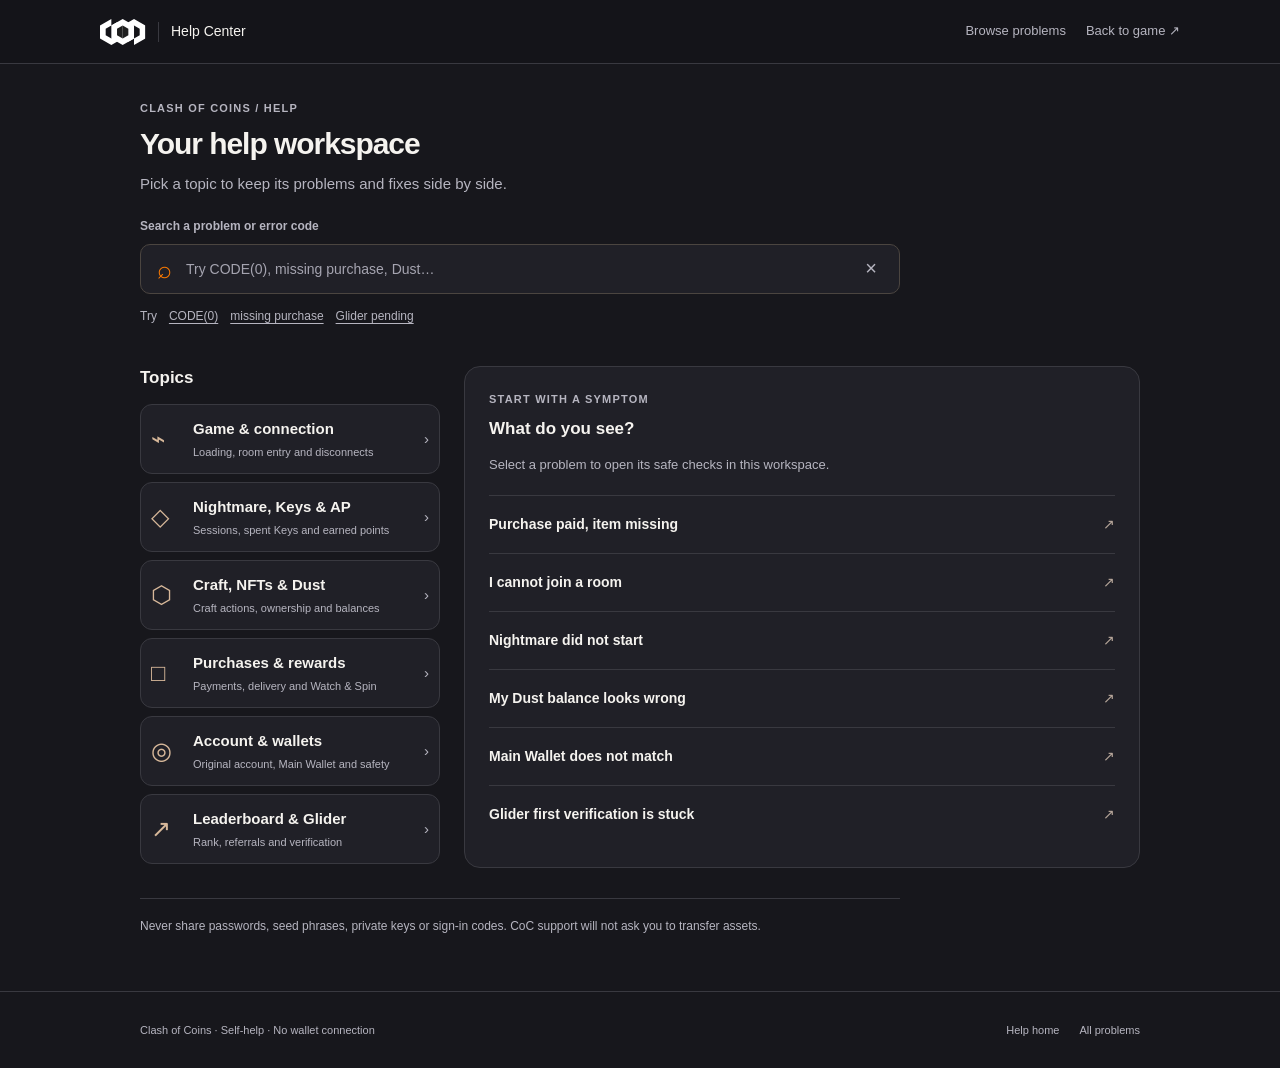
==== v2/index.html @ bbfdb7db "deploy: publish CoC help preview" ====
<!doctype html><html lang="en"><head><meta charset="utf-8"><meta name="viewport" content="width=device-width,initial-scale=1"><meta name="theme-color" content="#14141a"><meta name="description" content="Safe, step-by-step Clash of Coins self-help. No sign-in, wallet connection or ticket form."><title>Clash of Coins Help</title><link rel="stylesheet" href="styles.css"><script type="module" src="app.mjs"></script></head><body data-variant="2"><a class="skip-link" href="#app">Skip to help content</a><header class="site-header"><div class="header-inner"><a class="brand" href="#home" aria-label="Clash of Coins Help home"><img src="assets/coc-logo.svg" alt="" width="46" height="32"><span class="divider"></span><span>Help Center</span></a><nav aria-label="Primary navigation"><a href="#browse">Browse problems</a><a href="https://clashofcoins.com" target="_blank" rel="noopener noreferrer">Back to game ↗</a></nav></div></header><main id="app" tabindex="-1"></main><footer class="site-footer"><div class="footer-inner"><span>Clash of Coins · Self-help · No wallet connection</span><div class="footer-links"><a href="#home">Help home</a><a href="#browse">All problems</a></div></div></footer><noscript><div class="container"><h1>Guided help needs JavaScript</h1><p>Do not repeat a pending purchase, claim, dismantle or Key use. Reopen the game only outside an active match. Never share secret recovery data.</p></div></noscript></body></html>
---- v2/styles.css ----
@font-face{font-family:Archivo;src:local('Archivo');font-display:swap}*{box-sizing:border-box}html{color-scheme:dark;scroll-padding-top:80px}body{--bg:#14141a;--surface:#1e1e26;--row:#26262f;--line:#393940;--text:#f5f3ef;--muted:#b6b5c0;--accent:#ff7b00;--green:#58f2a5;margin:0;background:var(--bg);color:var(--text);font:15px/1.55 Archivo,'Helvetica Neue',sans-serif}a{color:inherit}button,input{font:inherit}button,a,input,summary{-webkit-tap-highlight-color:transparent}button,summary{cursor:pointer}button{color:inherit}button:focus-visible,a:focus-visible,summary:focus-visible,input:focus-visible,[tabindex]:focus-visible{outline:2px solid #ffad64;outline-offset:4px}button{min-height:44px}button:disabled{cursor:default}h1,h2,h3,p{margin:0;overflow-wrap:anywhere}h1{font-size:30px;line-height:1.2;letter-spacing:-.035em;font-weight:750}h2{font-size:17px;line-height:1.4}h3{font-size:14px}p{color:var(--muted)}small{font-size:12px;line-height:1.4}strong{font-weight:650}a{text-decoration:none}.sr-only{position:absolute;width:1px;height:1px;overflow:hidden;clip:rect(0,0,0,0);white-space:nowrap}.skip-link{position:fixed;top:-80px;background:#fff;color:#111;padding:14px;z-index:99}.skip-link:focus{top:8px}.site-header{height:64px;border-bottom:1px solid var(--line);background:#14141af5}.header-inner{width:min(1080px,calc(100% - 40px));height:100%;margin:auto;display:flex;align-items:center;justify-content:space-between;gap:14px}.brand{display:flex;align-items:center;gap:12px;min-height:44px;font-size:14px}.brand img{width:46px;height:32px}.brand .divider{width:1px;height:20px;background:var(--line)}.site-header nav{display:flex;gap:20px;align-items:center}.site-header nav a{display:inline-flex;align-items:center;min-height:44px;color:var(--muted);font-size:13px}.site-header nav a:hover{color:#fff}.container{width:min(1000px,calc(100% - 40px));margin:auto;padding:36px 0 56px;min-width:0}.intro{margin-bottom:22px}.eyebrow{display:block;font-size:11px;font-weight:650;letter-spacing:.11em;text-transform:uppercase;color:var(--muted);margin-bottom:9px}.intro p{margin-top:10px;max-width:660px}.search{position:relative;max-width:760px;margin-bottom:28px}.search>label{display:block;font-size:12px;font-weight:600;color:var(--muted);margin-bottom:8px}.search-field{display:flex;align-items:center;gap:12px;padding:0 6px 0 16px;min-height:50px;background:var(--surface);border:1px solid #4b4540;border-radius:10px}.search-field>span{font-size:25px;color:var(--accent)}.search-field input{width:100%;min-width:0;background:transparent;border:0;color:var(--text);outline:none;height:48px;font-size:14px}.search-field:focus-within{border-color:var(--accent)}.search-field input::placeholder{color:#a5a4b0}.search-field button{background:transparent;border:0;min-width:44px;font-size:20px;color:var(--muted)}.search-examples{display:flex;align-items:center;gap:12px;flex-wrap:wrap;font-size:12px;color:var(--muted)}.search-examples button{padding:0;background:none;border:0;color:var(--muted);text-decoration:underline;text-underline-offset:3px;font-size:12px}.search-examples button:hover{color:var(--accent)}#search-results{position:absolute;z-index:10;top:79px;left:0;right:0;max-height:380px;overflow:auto;border:1px solid #59535a;border-radius:12px;background:#24242d;box-shadow:0 16px 40px #0007;padding:6px}#search-results [role=option]{padding:12px;min-height:58px;cursor:pointer;border-radius:7px}#search-results [role=option]:hover,#search-results [aria-selected=true]{background:#38343a;box-shadow:inset 3px 0 var(--accent)}#search-results strong,#search-results small{display:block}#search-results small{color:var(--muted);margin-top:2px}.no-results{padding:15px}.no-results a{display:inline-flex;min-height:44px;align-items:center;text-decoration:underline}section+section{margin-top:28px}.section-head{display:flex;justify-content:space-between;align-items:center;gap:16px}.section-head a{font-size:12px;min-height:44px;display:flex;align-items:center;color:var(--muted)}section>h2{margin-bottom:14px}.common-grid{display:grid;grid-template-columns:1fr 1fr;gap:8px}.issue-row{display:flex;justify-content:space-between;align-items:center;gap:16px;min-height:58px;padding:14px 16px;border:1px solid var(--line);border-radius:10px;background:var(--surface);font-size:14px}.issue-row:hover{border-color:#66616a;background:#292832}.issue-row>span:first-child{min-width:0}.issue-row>span:last-child{color:#b6a69a}.issue-row small{display:block;color:var(--muted);margin-top:5px}.topics{display:grid;grid-template-columns:1fr 1fr;gap:8px;margin-top:16px}.topic{display:flex;gap:12px;align-items:center;min-height:78px;padding:12px 14px;background:var(--surface);border:1px solid var(--line);border-radius:12px}.topic:hover{border-color:#76604a}.topic>span:nth-child(2){flex:1;min-width:0}.topic strong,.topic small{display:block}.topic small{color:var(--muted);margin-top:4px}.topic-symbol{width:30px;font-size:24px;color:#d7b89a;flex-shrink:0}.topic>span:last-child{color:var(--muted)}.quiet-safety{margin-top:30px;padding-top:18px;border-top:1px solid var(--line);font-size:12px;max-width:760px}.back,.breadcrumb a{display:inline-flex;align-items:center;min-height:44px;color:var(--muted);font-size:12px}.category-list{display:grid;gap:8px;max-width:800px}.breadcrumb{display:flex;align-items:center;gap:12px;font-size:12px;color:var(--muted);margin-bottom:20px;flex-wrap:wrap}.article-layout{display:grid;grid-template-columns:minmax(0,720px) 216px;gap:48px;align-items:start}.article{min-width:0;grid-column:1;grid-row:1}.article-intro h1{font-size:28px;max-width:700px}.article-intro>p{margin-top:14px}.caution{display:flex;gap:12px;padding:12px 14px;background:#ff7b000b;border-left:2px solid #c87933;border-radius:0 8px 8px 0;margin-top:18px;font-size:13px}.caution>span{color:#ffaf69}.caution p{color:#e3c5a9}.source-note{font-size:12px;color:#c3bec7}.fix-stack{margin-top:24px}.current-step{padding:24px;border:1px solid #49434b;border-radius:16px;background:var(--surface)}.step-top{display:flex;align-items:center;gap:10px;margin-bottom:12px}.step-top .eyebrow{margin:0}.step-marker{background:#3b322a;color:#ffd2a7;display:grid;place-items:center;width:26px;height:26px;border-radius:7px;font-size:12px}.current-step h2{margin-bottom:10px;font-size:18px}.current-step>p{margin-top:10px}.expected{padding:12px 0 14px;border-bottom:1px solid var(--line);font-size:13px}.expected strong{display:block;color:#e9e4dd;margin-bottom:4px}.current-step h3{margin:18px 0 12px}.answers{display:grid;gap:8px}.answer{display:flex;align-items:center;justify-content:space-between;text-align:left;gap:12px;width:100%;min-height:48px;padding:11px 14px;border:1px solid #42414b;border-radius:9px;background:var(--row);font-size:14px}.answer:hover{background:#353039;border-color:#b9783c}.answer>span:last-child{color:var(--accent)}.skip{display:flex;flex-wrap:wrap;gap:8px 18px;margin-top:8px}.skip button,.restart{border:0;background:none;color:var(--muted);text-decoration:underline;text-underline-offset:3px;padding:0;font-size:12px}.completed{display:flex;align-items:center;gap:10px;border-bottom:1px solid var(--line);padding:8px 0;margin-bottom:10px;font-size:12px}.completed>span:first-child{color:var(--green)}.completed>span:nth-child(2){flex:1}.completed small{display:block;color:var(--muted);font-size:11px}.completed button{border:0;background:transparent;color:var(--muted);font-size:12px;min-width:48px}.related{margin-top:28px}.related h2{margin-bottom:3px}.related>p{font-size:12px;margin-bottom:12px}.related .issue-row{border:0;border-top:1px solid var(--line);border-radius:0;background:none;padding:12px 0;min-height:48px}.support{margin-top:28px;padding:20px;border:1px solid #625043;border-radius:14px;background:#201e22}.support h2{margin-bottom:10px}.support .intake{font-size:12px;margin:12px 0 18px}.support .small{margin-top:12px}.small{font-size:12px;color:var(--muted)}.button{display:inline-flex;align-items:center;justify-content:center;min-height:44px;border:1px solid #55515a;background:transparent;border-radius:8px;padding:10px 14px;font-size:13px;cursor:pointer}.button.primary{background:var(--accent);color:#17110b;border-color:var(--accent);font-weight:700}.outcome{padding:22px;border:1px solid #467760;border-radius:14px;background:#58f2a50a}.outcome.wait{border-color:#83654b;background:#ff7b0008}.outcome h2{margin-bottom:10px}.outcome .button{margin-top:16px;margin-right:6px}.feedback{display:flex;align-items:center;flex-wrap:wrap;gap:10px;font-size:12px;margin-top:18px;border-top:1px solid var(--line);padding-top:8px}.feedback button{border:0;background:none;text-decoration:underline;min-width:44px}.feedback-status{width:100%;color:var(--muted)}.governance{border-top:1px solid var(--line);margin-top:28px;font-size:12px;color:var(--muted)}.governance summary{min-height:44px;display:flex;align-items:center;cursor:pointer}.governance summary:before{content:'+';margin-right:10px}.governance[open] summary:before{content:'−'}.governance dl{display:grid;grid-template-columns:130px 1fr;gap:8px;margin:14px 0}.governance dd{margin:0}.restart{margin-top:8px}.reading-rail{grid-column:2;grid-row:1;padding-top:4px;position:sticky;top:24px}.reading-rail p{font-size:14px;color:#ded5ca}.rail-rule{height:1px;background:var(--line);margin:20px 0}.site-footer{border-top:1px solid var(--line)}.footer-inner{width:min(1000px,calc(100% - 40px));margin:auto;padding:16px 0;display:flex;gap:12px;align-items:center;justify-content:space-between;font-size:11px;color:var(--muted)}.footer-inner a{display:inline-flex;align-items:center;min-height:44px}.footer-links{display:flex;gap:20px}.workspace{display:grid;grid-template-columns:300px 1fr;gap:24px}.topic-rail{display:grid;gap:8px;align-content:start}.topic-rail h2{margin-bottom:6px}.topic-rail .topic{padding:10px;min-height:70px}.topic-rail .topic small{font-size:11px}.workspace-start{background:var(--surface);border:1px solid var(--line);border-radius:16px;padding:24px;margin:0}.workspace-start>p{font-size:13px;margin:10px 0 20px}.workspace-start .issue-row{background:transparent;border:0;border-top:1px solid var(--line);border-radius:0;padding-inline:0}.workspace-nav{grid-column:1;grid-row:1;border-right:1px solid var(--line);padding-right:24px;min-width:0}.workspace-nav h2{margin:14px 0;font-size:14px}.workspace-nav>a:not(.back){display:flex;align-items:center;min-height:48px;padding:10px;font-size:12px;border-radius:8px;color:var(--muted)}.workspace-nav>a[aria-current]{color:#ffd6b0!important;background:#ff7b0012;border-left:2px solid var(--accent)}body[data-variant='2'] .article-layout{grid-template-columns:250px minmax(0,1fr);gap:30px}body[data-variant='2'] .article{grid-column:2}body[data-variant='2'] .article-container{width:min(1080px,calc(100% - 40px))}body[data-variant='2']{--bg:#17171c;--surface:#202027}.triage-home{max-width:760px;margin:auto}.triage-panel{background:var(--surface);border:1px solid var(--line);border-radius:18px;padding:24px}.triage-choices{display:grid;grid-template-columns:1fr 1fr;gap:10px}.triage-choice{padding:16px;min-height:102px;display:flex;align-items:center;justify-content:space-between;gap:10px;background:var(--row);border:1px solid var(--line);border-radius:12px;font-size:14px}.triage-choice small{display:block;color:var(--muted);margin-top:8px}.triage-choice>span:last-child{color:var(--accent)}.triage-choice:hover{border-color:#a3774f}.search-alternative{margin-top:28px}.search-alternative h2{font-size:14px;margin-bottom:12px}.focus-progress{font-size:12px;display:flex;gap:12px;align-items:center;margin-bottom:24px;color:#d4c2ae;flex-wrap:wrap}.focus-progress span{color:#8c837c}body[data-variant='3'] .article-layout{display:block;max-width:660px;margin:auto}body[data-variant='3'] .article-container{max-width:760px}body[data-variant='3'] .current-step{border-top:3px solid var(--accent);padding:28px}body[data-variant='3'] .article-intro h1{font-size:26px}body[data-variant='3']{--bg:#141316;--surface:#211f24}.journeys{display:grid;grid-template-columns:repeat(3,1fr);gap:14px}.journey{margin:0!important;border:1px solid var(--line);border-radius:14px;padding:16px;background:var(--surface);min-width:0}.journey-head{display:flex;gap:10px;align-items:center;margin-bottom:16px}.journey-head h2{font-size:15px}.journey-number{font-size:11px;color:#efb984;border:1px solid #806043;border-radius:6px;padding:4px}.journey .issue-row{background:none;border:0;border-top:1px solid var(--line);border-radius:0;padding:12px 0;font-size:12px;min-height:62px}.all-in-stage{display:flex;min-height:44px;align-items:center;color:#d0b18d;font-size:11px;margin-top:8px}.action-track{display:flex;gap:16px;list-style:none;padding:0;margin:24px 0}.action-track li{flex:1;min-width:0;font-size:11px;color:var(--muted);border-top:2px solid var(--line);padding-top:10px}.action-track span{display:block;margin-bottom:5px}.action-track .active{border-color:var(--accent);color:#f5ca9e}body[data-variant='4'] .article-layout{display:block;max-width:760px}body[data-variant='4'] .current-step{border-radius:6px}body[data-variant='4'] .article-intro{padding-bottom:16px;border-bottom:1px solid var(--line)}body[data-variant='4']{--bg:#151414;--surface:#211e1d;--row:#2a2725;--line:#423b36}.guidebook{max-width:820px;border-top:1px solid var(--line)}.topic-book{border-bottom:1px solid var(--line)}.topic-book>summary{display:flex;justify-content:space-between;gap:20px;align-items:center;min-height:88px;padding:18px 8px;list-style:none}.topic-book>summary:after{content:'+';font-size:22px;color:#e0b58d}.topic-book[open]>summary:after{content:'−'}.topic-book summary>span:first-child{flex:1}.topic-book summary strong,.topic-book summary small{display:block}.topic-book summary small{margin-top:5px;color:var(--muted)}.count{font-size:12px;color:var(--muted)}.book-index{padding:0 0 20px 24px;display:grid;gap:8px}.book-index .issue-row{border:0;border-left:1px solid #73604f;border-radius:0;background:var(--surface)}.book-switch{border-bottom:1px solid var(--line);margin-bottom:24px;color:var(--muted);font-size:12px}.book-switch summary{min-height:48px;padding:10px 0}.book-switch .issue-row{margin-bottom:8px}.book-article{min-width:0}body[data-variant='5'] .article-layout{display:block;max-width:760px}body[data-variant='5'] .current-step{border:0;border-left:2px solid var(--accent);border-radius:0;background:transparent;padding:4px 0 4px 24px}body[data-variant='5'] .answer{background:var(--surface);border-radius:4px}body[data-variant='5'] .article-intro h1{font-size:28px}
@media(max-width:800px){.article-layout{display:block}.reading-rail{display:none}.workspace{grid-template-columns:1fr}.topic-rail{grid-template-columns:1fr 1fr}.topic-rail h2{grid-column:1/-1}.workspace-start{padding:20px}.workspace-nav{display:none}body[data-variant='2'] .article-layout{display:block}.journeys{grid-template-columns:1fr 1fr}.article-container{max-width:720px}.footer-inner{align-items:flex-start;flex-direction:column;gap:0}}
@media(max-width:540px){body{font-size:14px}.site-header{height:56px}.header-inner,.container,.footer-inner,body[data-variant='2'] .article-container{width:calc(100% - 32px)}.brand{gap:9px}.brand img{width:35px;height:26px}.brand .divider{display:none}.brand span:last-child{font-size:12px}.site-header nav a{font-size:12px}.site-header nav a:first-child{display:none}.container{padding-top:24px;padding-bottom:40px}h1{font-size:26px}.intro p{font-size:14px;margin-top:9px}.intro{margin-bottom:18px}.search{margin-bottom:22px}.search-field{padding-left:12px}.search-field input{font-size:12px}.search-examples{gap:4px 12px}.common-grid,.topics,.triage-choices,.journeys,.topic-rail{grid-template-columns:1fr}.common-grid .issue-row{min-height:56px}.topics{gap:8px}.topic{min-height:72px}.topic small{font-size:11px}.article-intro h1,body[data-variant='3'] .article-intro h1,body[data-variant='5'] .article-intro h1{font-size:24px}.article-intro>p{margin-top:12px}.breadcrumb{margin-bottom:14px;gap:8px;font-size:11px}.caution{padding:10px 12px;font-size:12px;margin-top:14px}.current-step,body[data-variant='3'] .current-step{padding:17px;border-radius:12px}.current-step h2{font-size:17px}.answer{padding:11px 12px;font-size:13px;min-height:48px}.expected{font-size:12px}.step-top .eyebrow{font-size:10px}.completed{font-size:11px}.completed small{font-size:10px}.related{margin-top:24px}.related .issue-row{font-size:13px}.support,.outcome{padding:17px}.support .button{width:100%}.outcome .button{width:100%;margin-right:0}.governance dl{grid-template-columns:1fr;gap:4px}.governance dd{margin-bottom:8px}.quiet-safety{font-size:11px}.triage-panel{padding:16px}.triage-choice{min-height:76px;padding:13px}.triage-choice small{margin-top:4px;font-size:11px}.triage-home .intro{margin-bottom:18px}.journey{padding:14px}.journey .issue-row{min-height:48px}.journey-head{margin-bottom:10px}.action-track{gap:8px}.action-track li{font-size:10px}.book-index{padding-left:12px}.topic-book>summary{padding:15px 0;gap:12px}.topic-book summary small{font-size:11px}.book-switch summary{min-height:48px}.focus-progress{font-size:10px;gap:8px}body[data-variant='5'] .current-step{padding:0 0 0 14px}.footer-links{gap:20px}.footer-inner{font-size:11px}}
@media(max-width:359px){.header-inner,.container,.footer-inner,body[data-variant='2'] .article-container{width:calc(100% - 24px)}.article-intro h1,body[data-variant='3'] .article-intro h1,body[data-variant='5'] .article-intro h1{font-size:22px}.search-examples{gap:0 10px}.search-examples button{font-size:11px}.current-step,body[data-variant='3'] .current-step{padding:14px}.topic{padding:12px}.brand{gap:6px}}
@font-face{font-family:CoCArchivo;src:url('assets/archivo-regular.ttf') format('truetype');font-style:normal;font-weight:400;font-display:swap}
@font-face{font-family:CoCArchivo;src:url('assets/archivo-bold.ttf') format('truetype');font-style:normal;font-weight:500 800;font-display:swap}
body{font-family:CoCArchivo,'Helvetica Neue',sans-serif}
@media(prefers-reduced-motion:no-preference){.current-step{animation:reveal .18s ease-out}@keyframes reveal{from{opacity:.5;transform:translateY(4px)}to{opacity:1;transform:none}}}
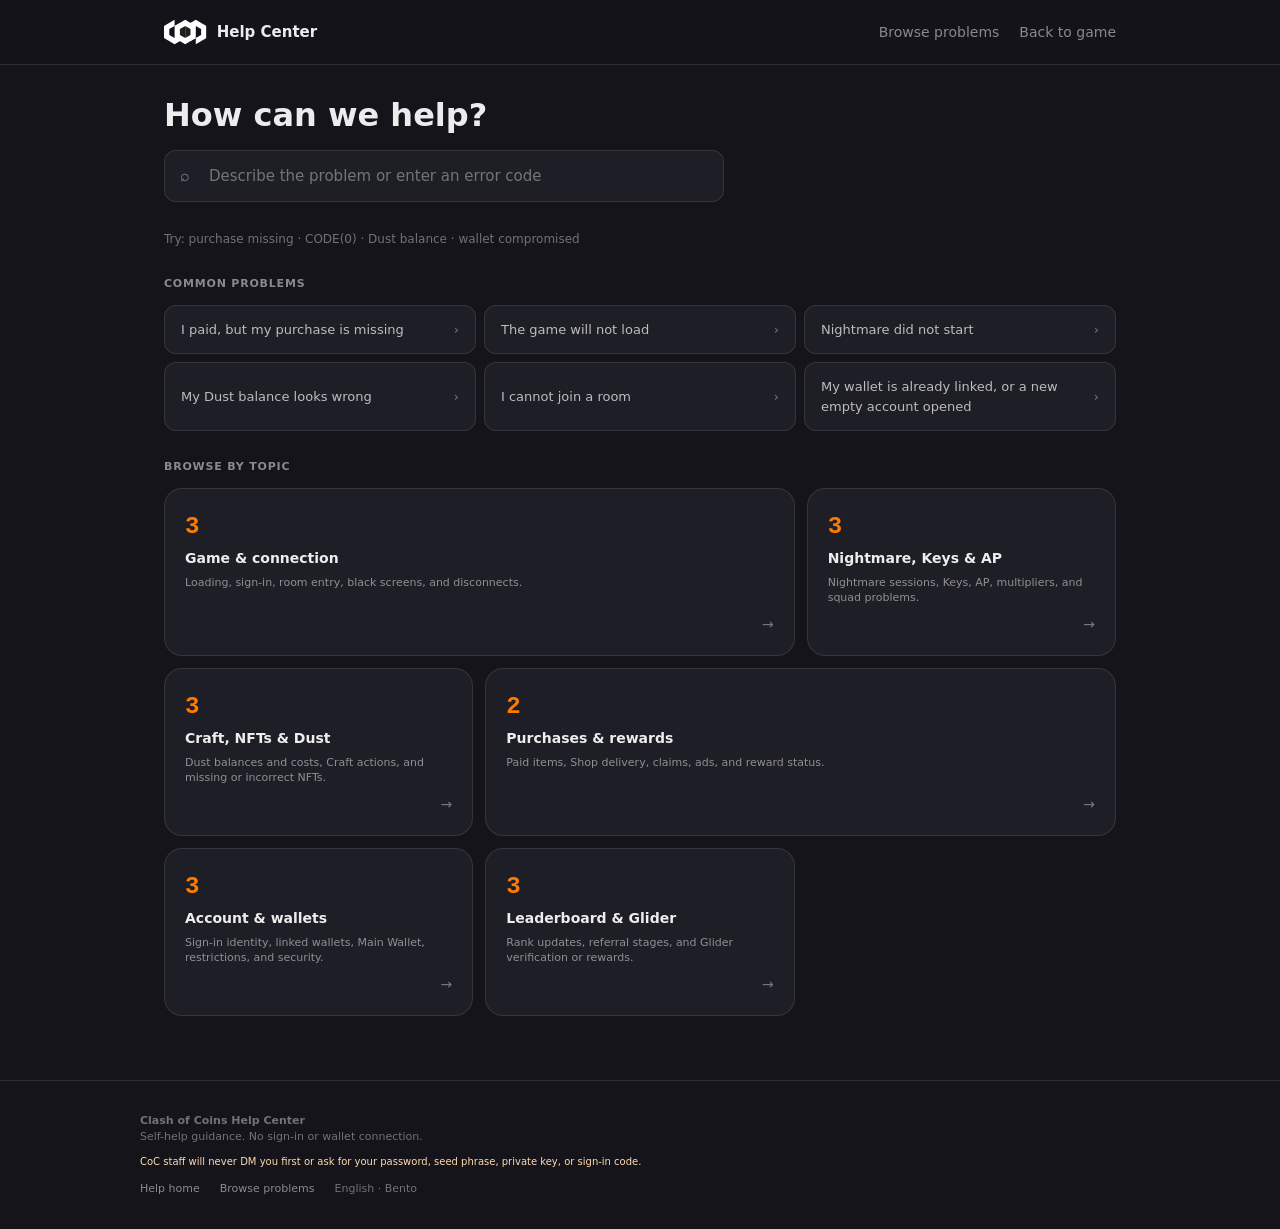
==== commit c6950abd: "feat: publish five troubleshooting page variants" ====
--- a/v2/index.html
+++ b/v2/index.html
@@ -1 +1,37 @@
-<!doctype html><html lang="en"><head><meta charset="utf-8"><meta name="viewport" content="width=device-width,initial-scale=1"><meta name="theme-color" content="#14141a"><meta name="description" content="Safe, step-by-step Clash of Coins self-help. No sign-in, wallet connection or ticket form."><title>Clash of Coins Help</title><link rel="stylesheet" href="styles.css"><script type="module" src="app.mjs"></script></head><body data-variant="2"><a class="skip-link" href="#app">Skip to help content</a><header class="site-header"><div class="header-inner"><a class="brand" href="#home" aria-label="Clash of Coins Help home"><img src="assets/coc-logo.svg" alt="" width="46" height="32"><span class="divider"></span><span>Help Center</span></a><nav aria-label="Primary navigation"><a href="#browse">Browse problems</a><a href="https://clashofcoins.com" target="_blank" rel="noopener noreferrer">Back to game ↗</a></nav></div></header><main id="app" tabindex="-1"></main><footer class="site-footer"><div class="footer-inner"><span>Clash of Coins · Self-help · No wallet connection</span><div class="footer-links"><a href="#home">Help home</a><a href="#browse">All problems</a></div></div></footer><noscript><div class="container"><h1>Guided help needs JavaScript</h1><p>Do not repeat a pending purchase, claim, dismantle or Key use. Reopen the game only outside an active match. Never share secret recovery data.</p></div></noscript></body></html>+<!doctype html>
+<html lang="en">
+<head>
+<meta charset="UTF-8">
+<meta name="viewport" content="width=device-width,initial-scale=1">
+<meta name="theme-color" content="#14141a">
+<meta name="description" content="Safe, step-by-step troubleshooting for Clash of Coins.">
+<meta name="variant" content="v2-bento">
+<title>Clash of Coins Help Center</title>
+<link rel="stylesheet" href="styles.css">
+</head>
+<body data-variant="v2-bento">
+<a class="skip-link" href="#app">Skip to help content</a>
+<header class="site-header" role="banner">
+<div class="header-inner">
+<a class="brand" href="#home" aria-label="Clash of Coins Help Center home">
+<img src="assets/coc-logo.svg" alt="" width="46" height="30">
+<span>Help Center</span>
+</a>
+<nav aria-label="Primary navigation">
+<a href="#problems">Browse problems</a>
+<a class="back-game" href="https://clashofcoins.com" target="_blank" rel="noopener noreferrer">Back to game</a>
+</nav>
+</div>
+</header>
+<main id="app" tabindex="-1" role="main"></main>
+<footer role="contentinfo">
+<div class="footer-inner">
+<p><strong>Clash of Coins Help Center</strong><br><span>Self-help guidance. No sign-in or wallet connection.</span></p>
+<p class="footer-safety">CoC staff will never DM you first or ask for your password, seed phrase, private key, or sign-in code.</p>
+<div class="footer-links"><a href="#home">Help home</a><a href="#problems">Browse problems</a><span>English · Bento</span></div>
+</div>
+</footer>
+<script src="core.js"></script>
+<script src="app.js"></script>
+</body>
+</html>
--- a/v2/styles.css
+++ b/v2/styles.css
@@ -1,8 +1,138 @@
-@font-face{font-family:Archivo;src:local('Archivo');font-display:swap}*{box-sizing:border-box}html{color-scheme:dark;scroll-padding-top:80px}body{--bg:#14141a;--surface:#1e1e26;--row:#26262f;--line:#393940;--text:#f5f3ef;--muted:#b6b5c0;--accent:#ff7b00;--green:#58f2a5;margin:0;background:var(--bg);color:var(--text);font:15px/1.55 Archivo,'Helvetica Neue',sans-serif}a{color:inherit}button,input{font:inherit}button,a,input,summary{-webkit-tap-highlight-color:transparent}button,summary{cursor:pointer}button{color:inherit}button:focus-visible,a:focus-visible,summary:focus-visible,input:focus-visible,[tabindex]:focus-visible{outline:2px solid #ffad64;outline-offset:4px}button{min-height:44px}button:disabled{cursor:default}h1,h2,h3,p{margin:0;overflow-wrap:anywhere}h1{font-size:30px;line-height:1.2;letter-spacing:-.035em;font-weight:750}h2{font-size:17px;line-height:1.4}h3{font-size:14px}p{color:var(--muted)}small{font-size:12px;line-height:1.4}strong{font-weight:650}a{text-decoration:none}.sr-only{position:absolute;width:1px;height:1px;overflow:hidden;clip:rect(0,0,0,0);white-space:nowrap}.skip-link{position:fixed;top:-80px;background:#fff;color:#111;padding:14px;z-index:99}.skip-link:focus{top:8px}.site-header{height:64px;border-bottom:1px solid var(--line);background:#14141af5}.header-inner{width:min(1080px,calc(100% - 40px));height:100%;margin:auto;display:flex;align-items:center;justify-content:space-between;gap:14px}.brand{display:flex;align-items:center;gap:12px;min-height:44px;font-size:14px}.brand img{width:46px;height:32px}.brand .divider{width:1px;height:20px;background:var(--line)}.site-header nav{display:flex;gap:20px;align-items:center}.site-header nav a{display:inline-flex;align-items:center;min-height:44px;color:var(--muted);font-size:13px}.site-header nav a:hover{color:#fff}.container{width:min(1000px,calc(100% - 40px));margin:auto;padding:36px 0 56px;min-width:0}.intro{margin-bottom:22px}.eyebrow{display:block;font-size:11px;font-weight:650;letter-spacing:.11em;text-transform:uppercase;color:var(--muted);margin-bottom:9px}.intro p{margin-top:10px;max-width:660px}.search{position:relative;max-width:760px;margin-bottom:28px}.search>label{display:block;font-size:12px;font-weight:600;color:var(--muted);margin-bottom:8px}.search-field{display:flex;align-items:center;gap:12px;padding:0 6px 0 16px;min-height:50px;background:var(--surface);border:1px solid #4b4540;border-radius:10px}.search-field>span{font-size:25px;color:var(--accent)}.search-field input{width:100%;min-width:0;background:transparent;border:0;color:var(--text);outline:none;height:48px;font-size:14px}.search-field:focus-within{border-color:var(--accent)}.search-field input::placeholder{color:#a5a4b0}.search-field button{background:transparent;border:0;min-width:44px;font-size:20px;color:var(--muted)}.search-examples{display:flex;align-items:center;gap:12px;flex-wrap:wrap;font-size:12px;color:var(--muted)}.search-examples button{padding:0;background:none;border:0;color:var(--muted);text-decoration:underline;text-underline-offset:3px;font-size:12px}.search-examples button:hover{color:var(--accent)}#search-results{position:absolute;z-index:10;top:79px;left:0;right:0;max-height:380px;overflow:auto;border:1px solid #59535a;border-radius:12px;background:#24242d;box-shadow:0 16px 40px #0007;padding:6px}#search-results [role=option]{padding:12px;min-height:58px;cursor:pointer;border-radius:7px}#search-results [role=option]:hover,#search-results [aria-selected=true]{background:#38343a;box-shadow:inset 3px 0 var(--accent)}#search-results strong,#search-results small{display:block}#search-results small{color:var(--muted);margin-top:2px}.no-results{padding:15px}.no-results a{display:inline-flex;min-height:44px;align-items:center;text-decoration:underline}section+section{margin-top:28px}.section-head{display:flex;justify-content:space-between;align-items:center;gap:16px}.section-head a{font-size:12px;min-height:44px;display:flex;align-items:center;color:var(--muted)}section>h2{margin-bottom:14px}.common-grid{display:grid;grid-template-columns:1fr 1fr;gap:8px}.issue-row{display:flex;justify-content:space-between;align-items:center;gap:16px;min-height:58px;padding:14px 16px;border:1px solid var(--line);border-radius:10px;background:var(--surface);font-size:14px}.issue-row:hover{border-color:#66616a;background:#292832}.issue-row>span:first-child{min-width:0}.issue-row>span:last-child{color:#b6a69a}.issue-row small{display:block;color:var(--muted);margin-top:5px}.topics{display:grid;grid-template-columns:1fr 1fr;gap:8px;margin-top:16px}.topic{display:flex;gap:12px;align-items:center;min-height:78px;padding:12px 14px;background:var(--surface);border:1px solid var(--line);border-radius:12px}.topic:hover{border-color:#76604a}.topic>span:nth-child(2){flex:1;min-width:0}.topic strong,.topic small{display:block}.topic small{color:var(--muted);margin-top:4px}.topic-symbol{width:30px;font-size:24px;color:#d7b89a;flex-shrink:0}.topic>span:last-child{color:var(--muted)}.quiet-safety{margin-top:30px;padding-top:18px;border-top:1px solid var(--line);font-size:12px;max-width:760px}.back,.breadcrumb a{display:inline-flex;align-items:center;min-height:44px;color:var(--muted);font-size:12px}.category-list{display:grid;gap:8px;max-width:800px}.breadcrumb{display:flex;align-items:center;gap:12px;font-size:12px;color:var(--muted);margin-bottom:20px;flex-wrap:wrap}.article-layout{display:grid;grid-template-columns:minmax(0,720px) 216px;gap:48px;align-items:start}.article{min-width:0;grid-column:1;grid-row:1}.article-intro h1{font-size:28px;max-width:700px}.article-intro>p{margin-top:14px}.caution{display:flex;gap:12px;padding:12px 14px;background:#ff7b000b;border-left:2px solid #c87933;border-radius:0 8px 8px 0;margin-top:18px;font-size:13px}.caution>span{color:#ffaf69}.caution p{color:#e3c5a9}.source-note{font-size:12px;color:#c3bec7}.fix-stack{margin-top:24px}.current-step{padding:24px;border:1px solid #49434b;border-radius:16px;background:var(--surface)}.step-top{display:flex;align-items:center;gap:10px;margin-bottom:12px}.step-top .eyebrow{margin:0}.step-marker{background:#3b322a;color:#ffd2a7;display:grid;place-items:center;width:26px;height:26px;border-radius:7px;font-size:12px}.current-step h2{margin-bottom:10px;font-size:18px}.current-step>p{margin-top:10px}.expected{padding:12px 0 14px;border-bottom:1px solid var(--line);font-size:13px}.expected strong{display:block;color:#e9e4dd;margin-bottom:4px}.current-step h3{margin:18px 0 12px}.answers{display:grid;gap:8px}.answer{display:flex;align-items:center;justify-content:space-between;text-align:left;gap:12px;width:100%;min-height:48px;padding:11px 14px;border:1px solid #42414b;border-radius:9px;background:var(--row);font-size:14px}.answer:hover{background:#353039;border-color:#b9783c}.answer>span:last-child{color:var(--accent)}.skip{display:flex;flex-wrap:wrap;gap:8px 18px;margin-top:8px}.skip button,.restart{border:0;background:none;color:var(--muted);text-decoration:underline;text-underline-offset:3px;padding:0;font-size:12px}.completed{display:flex;align-items:center;gap:10px;border-bottom:1px solid var(--line);padding:8px 0;margin-bottom:10px;font-size:12px}.completed>span:first-child{color:var(--green)}.completed>span:nth-child(2){flex:1}.completed small{display:block;color:var(--muted);font-size:11px}.completed button{border:0;background:transparent;color:var(--muted);font-size:12px;min-width:48px}.related{margin-top:28px}.related h2{margin-bottom:3px}.related>p{font-size:12px;margin-bottom:12px}.related .issue-row{border:0;border-top:1px solid var(--line);border-radius:0;background:none;padding:12px 0;min-height:48px}.support{margin-top:28px;padding:20px;border:1px solid #625043;border-radius:14px;background:#201e22}.support h2{margin-bottom:10px}.support .intake{font-size:12px;margin:12px 0 18px}.support .small{margin-top:12px}.small{font-size:12px;color:var(--muted)}.button{display:inline-flex;align-items:center;justify-content:center;min-height:44px;border:1px solid #55515a;background:transparent;border-radius:8px;padding:10px 14px;font-size:13px;cursor:pointer}.button.primary{background:var(--accent);color:#17110b;border-color:var(--accent);font-weight:700}.outcome{padding:22px;border:1px solid #467760;border-radius:14px;background:#58f2a50a}.outcome.wait{border-color:#83654b;background:#ff7b0008}.outcome h2{margin-bottom:10px}.outcome .button{margin-top:16px;margin-right:6px}.feedback{display:flex;align-items:center;flex-wrap:wrap;gap:10px;font-size:12px;margin-top:18px;border-top:1px solid var(--line);padding-top:8px}.feedback button{border:0;background:none;text-decoration:underline;min-width:44px}.feedback-status{width:100%;color:var(--muted)}.governance{border-top:1px solid var(--line);margin-top:28px;font-size:12px;color:var(--muted)}.governance summary{min-height:44px;display:flex;align-items:center;cursor:pointer}.governance summary:before{content:'+';margin-right:10px}.governance[open] summary:before{content:'−'}.governance dl{display:grid;grid-template-columns:130px 1fr;gap:8px;margin:14px 0}.governance dd{margin:0}.restart{margin-top:8px}.reading-rail{grid-column:2;grid-row:1;padding-top:4px;position:sticky;top:24px}.reading-rail p{font-size:14px;color:#ded5ca}.rail-rule{height:1px;background:var(--line);margin:20px 0}.site-footer{border-top:1px solid var(--line)}.footer-inner{width:min(1000px,calc(100% - 40px));margin:auto;padding:16px 0;display:flex;gap:12px;align-items:center;justify-content:space-between;font-size:11px;color:var(--muted)}.footer-inner a{display:inline-flex;align-items:center;min-height:44px}.footer-links{display:flex;gap:20px}.workspace{display:grid;grid-template-columns:300px 1fr;gap:24px}.topic-rail{display:grid;gap:8px;align-content:start}.topic-rail h2{margin-bottom:6px}.topic-rail .topic{padding:10px;min-height:70px}.topic-rail .topic small{font-size:11px}.workspace-start{background:var(--surface);border:1px solid var(--line);border-radius:16px;padding:24px;margin:0}.workspace-start>p{font-size:13px;margin:10px 0 20px}.workspace-start .issue-row{background:transparent;border:0;border-top:1px solid var(--line);border-radius:0;padding-inline:0}.workspace-nav{grid-column:1;grid-row:1;border-right:1px solid var(--line);padding-right:24px;min-width:0}.workspace-nav h2{margin:14px 0;font-size:14px}.workspace-nav>a:not(.back){display:flex;align-items:center;min-height:48px;padding:10px;font-size:12px;border-radius:8px;color:var(--muted)}.workspace-nav>a[aria-current]{color:#ffd6b0!important;background:#ff7b0012;border-left:2px solid var(--accent)}body[data-variant='2'] .article-layout{grid-template-columns:250px minmax(0,1fr);gap:30px}body[data-variant='2'] .article{grid-column:2}body[data-variant='2'] .article-container{width:min(1080px,calc(100% - 40px))}body[data-variant='2']{--bg:#17171c;--surface:#202027}.triage-home{max-width:760px;margin:auto}.triage-panel{background:var(--surface);border:1px solid var(--line);border-radius:18px;padding:24px}.triage-choices{display:grid;grid-template-columns:1fr 1fr;gap:10px}.triage-choice{padding:16px;min-height:102px;display:flex;align-items:center;justify-content:space-between;gap:10px;background:var(--row);border:1px solid var(--line);border-radius:12px;font-size:14px}.triage-choice small{display:block;color:var(--muted);margin-top:8px}.triage-choice>span:last-child{color:var(--accent)}.triage-choice:hover{border-color:#a3774f}.search-alternative{margin-top:28px}.search-alternative h2{font-size:14px;margin-bottom:12px}.focus-progress{font-size:12px;display:flex;gap:12px;align-items:center;margin-bottom:24px;color:#d4c2ae;flex-wrap:wrap}.focus-progress span{color:#8c837c}body[data-variant='3'] .article-layout{display:block;max-width:660px;margin:auto}body[data-variant='3'] .article-container{max-width:760px}body[data-variant='3'] .current-step{border-top:3px solid var(--accent);padding:28px}body[data-variant='3'] .article-intro h1{font-size:26px}body[data-variant='3']{--bg:#141316;--surface:#211f24}.journeys{display:grid;grid-template-columns:repeat(3,1fr);gap:14px}.journey{margin:0!important;border:1px solid var(--line);border-radius:14px;padding:16px;background:var(--surface);min-width:0}.journey-head{display:flex;gap:10px;align-items:center;margin-bottom:16px}.journey-head h2{font-size:15px}.journey-number{font-size:11px;color:#efb984;border:1px solid #806043;border-radius:6px;padding:4px}.journey .issue-row{background:none;border:0;border-top:1px solid var(--line);border-radius:0;padding:12px 0;font-size:12px;min-height:62px}.all-in-stage{display:flex;min-height:44px;align-items:center;color:#d0b18d;font-size:11px;margin-top:8px}.action-track{display:flex;gap:16px;list-style:none;padding:0;margin:24px 0}.action-track li{flex:1;min-width:0;font-size:11px;color:var(--muted);border-top:2px solid var(--line);padding-top:10px}.action-track span{display:block;margin-bottom:5px}.action-track .active{border-color:var(--accent);color:#f5ca9e}body[data-variant='4'] .article-layout{display:block;max-width:760px}body[data-variant='4'] .current-step{border-radius:6px}body[data-variant='4'] .article-intro{padding-bottom:16px;border-bottom:1px solid var(--line)}body[data-variant='4']{--bg:#151414;--surface:#211e1d;--row:#2a2725;--line:#423b36}.guidebook{max-width:820px;border-top:1px solid var(--line)}.topic-book{border-bottom:1px solid var(--line)}.topic-book>summary{display:flex;justify-content:space-between;gap:20px;align-items:center;min-height:88px;padding:18px 8px;list-style:none}.topic-book>summary:after{content:'+';font-size:22px;color:#e0b58d}.topic-book[open]>summary:after{content:'−'}.topic-book summary>span:first-child{flex:1}.topic-book summary strong,.topic-book summary small{display:block}.topic-book summary small{margin-top:5px;color:var(--muted)}.count{font-size:12px;color:var(--muted)}.book-index{padding:0 0 20px 24px;display:grid;gap:8px}.book-index .issue-row{border:0;border-left:1px solid #73604f;border-radius:0;background:var(--surface)}.book-switch{border-bottom:1px solid var(--line);margin-bottom:24px;color:var(--muted);font-size:12px}.book-switch summary{min-height:48px;padding:10px 0}.book-switch .issue-row{margin-bottom:8px}.book-article{min-width:0}body[data-variant='5'] .article-layout{display:block;max-width:760px}body[data-variant='5'] .current-step{border:0;border-left:2px solid var(--accent);border-radius:0;background:transparent;padding:4px 0 4px 24px}body[data-variant='5'] .answer{background:var(--surface);border-radius:4px}body[data-variant='5'] .article-intro h1{font-size:28px}
-@media(max-width:800px){.article-layout{display:block}.reading-rail{display:none}.workspace{grid-template-columns:1fr}.topic-rail{grid-template-columns:1fr 1fr}.topic-rail h2{grid-column:1/-1}.workspace-start{padding:20px}.workspace-nav{display:none}body[data-variant='2'] .article-layout{display:block}.journeys{grid-template-columns:1fr 1fr}.article-container{max-width:720px}.footer-inner{align-items:flex-start;flex-direction:column;gap:0}}
-@media(max-width:540px){body{font-size:14px}.site-header{height:56px}.header-inner,.container,.footer-inner,body[data-variant='2'] .article-container{width:calc(100% - 32px)}.brand{gap:9px}.brand img{width:35px;height:26px}.brand .divider{display:none}.brand span:last-child{font-size:12px}.site-header nav a{font-size:12px}.site-header nav a:first-child{display:none}.container{padding-top:24px;padding-bottom:40px}h1{font-size:26px}.intro p{font-size:14px;margin-top:9px}.intro{margin-bottom:18px}.search{margin-bottom:22px}.search-field{padding-left:12px}.search-field input{font-size:12px}.search-examples{gap:4px 12px}.common-grid,.topics,.triage-choices,.journeys,.topic-rail{grid-template-columns:1fr}.common-grid .issue-row{min-height:56px}.topics{gap:8px}.topic{min-height:72px}.topic small{font-size:11px}.article-intro h1,body[data-variant='3'] .article-intro h1,body[data-variant='5'] .article-intro h1{font-size:24px}.article-intro>p{margin-top:12px}.breadcrumb{margin-bottom:14px;gap:8px;font-size:11px}.caution{padding:10px 12px;font-size:12px;margin-top:14px}.current-step,body[data-variant='3'] .current-step{padding:17px;border-radius:12px}.current-step h2{font-size:17px}.answer{padding:11px 12px;font-size:13px;min-height:48px}.expected{font-size:12px}.step-top .eyebrow{font-size:10px}.completed{font-size:11px}.completed small{font-size:10px}.related{margin-top:24px}.related .issue-row{font-size:13px}.support,.outcome{padding:17px}.support .button{width:100%}.outcome .button{width:100%;margin-right:0}.governance dl{grid-template-columns:1fr;gap:4px}.governance dd{margin-bottom:8px}.quiet-safety{font-size:11px}.triage-panel{padding:16px}.triage-choice{min-height:76px;padding:13px}.triage-choice small{margin-top:4px;font-size:11px}.triage-home .intro{margin-bottom:18px}.journey{padding:14px}.journey .issue-row{min-height:48px}.journey-head{margin-bottom:10px}.action-track{gap:8px}.action-track li{font-size:10px}.book-index{padding-left:12px}.topic-book>summary{padding:15px 0;gap:12px}.topic-book summary small{font-size:11px}.book-switch summary{min-height:48px}.focus-progress{font-size:10px;gap:8px}body[data-variant='5'] .current-step{padding:0 0 0 14px}.footer-links{gap:20px}.footer-inner{font-size:11px}}
-@media(max-width:359px){.header-inner,.container,.footer-inner,body[data-variant='2'] .article-container{width:calc(100% - 24px)}.article-intro h1,body[data-variant='3'] .article-intro h1,body[data-variant='5'] .article-intro h1{font-size:22px}.search-examples{gap:0 10px}.search-examples button{font-size:11px}.current-step,body[data-variant='3'] .current-step{padding:14px}.topic{padding:12px}.brand{gap:6px}}
-@font-face{font-family:CoCArchivo;src:url('assets/archivo-regular.ttf') format('truetype');font-style:normal;font-weight:400;font-display:swap}
-@font-face{font-family:CoCArchivo;src:url('assets/archivo-bold.ttf') format('truetype');font-style:normal;font-weight:500 800;font-display:swap}
-body{font-family:CoCArchivo,'Helvetica Neue',sans-serif}
-@media(prefers-reduced-motion:no-preference){.current-step{animation:reveal .18s ease-out}@keyframes reveal{from{opacity:.5;transform:translateY(4px)}to{opacity:1;transform:none}}}
+*,*::before,*::after{box-sizing:border-box;margin:0;padding:0}
+:root{
+  --bg:#14141A;--surface:#1E1E26;--row:#26262F;--row-hover:#2E2E38;
+  --text:rgba(255,255,255,.92);--body:rgba(255,255,255,.70);--muted:rgba(255,255,255,.50);--dim:rgba(255,255,255,.40);
+  --border:rgba(255,255,255,.10);--accent:#FF7B00;--accent-hover:#FF9D3D;
+  --success:#58F2A5;--error:#FF6B6B;--warn-bg:rgba(255,123,0,.08);--warn-text:#FFD9B0;
+  --radius:18px;--radius-sm:12px;--radius-xs:8px;
+  --font:system-ui,-apple-system,'Segoe UI',Roboto,sans-serif;--mono:ui-monospace,'SF Mono',Consolas,monospace;
+  --max-w:1000px;
+}
+html{background:var(--bg);color:var(--text);font-family:var(--font);font-size:15px;line-height:1.5;-webkit-font-smoothing:antialiased}
+body{min-height:100vh;display:flex;flex-direction:column}
+.skip-link{position:absolute;top:-100px;left:8px;background:var(--accent);color:#000;padding:8px 16px;border-radius:var(--radius-xs);z-index:100;font-weight:600}
+.skip-link:focus{top:8px}
+a{color:var(--accent);text-decoration:none}a:hover{color:var(--accent-hover)}
+.site-header{position:sticky;top:0;z-index:50;background:rgba(20,20,26,.94);backdrop-filter:blur(14px);border-bottom:1px solid var(--border)}
+.header-inner{max-width:var(--max-w);margin:0 auto;padding:0 24px;height:64px;display:flex;align-items:center;justify-content:space-between}
+.brand{display:flex;align-items:center;gap:10px;font-weight:700;font-size:15px;color:var(--text);text-decoration:none}
+.brand img{height:28px;width:auto}
+nav{display:flex;gap:20px;font-size:14px}nav a{color:var(--muted)}nav a:hover{color:var(--text)}
+.back-game{display:none}@media(min-width:600px){.back-game{display:inline}}
+footer{margin-top:auto;border-top:1px solid var(--border);padding:32px 24px;font-size:11px;color:var(--dim)}
+.footer-inner{max-width:var(--max-w);margin:0 auto}
+.footer-safety{margin-top:8px;color:var(--warn-text);font-size:10px}
+.footer-links{margin-top:12px;display:flex;gap:20px;flex-wrap:wrap}.footer-links a{color:var(--muted);font-size:11px}
+#app{max-width:var(--max-w);margin:0 auto;padding:32px 24px 64px;width:100%;flex:1}
+/* Home */
+.home-title{font-size:32px;font-weight:800;line-height:1.15;margin-bottom:16px}
+.search-wrap{position:relative;margin-bottom:28px;max-width:560px}
+.search-input{width:100%;background:var(--surface);border:1px solid var(--border);border-radius:var(--radius-sm);padding:14px 16px 14px 44px;font:inherit;font-size:15px;color:var(--text);outline:none;transition:border-color .15s}
+.search-input:focus{border-color:var(--accent)}
+.search-icon{position:absolute;left:16px;top:50%;transform:translateY(-50%);color:var(--muted);font-size:16px;pointer-events:none}
+.search-results{position:absolute;top:100%;left:0;right:0;background:var(--surface);border:1px solid var(--border);border-radius:var(--radius-sm);margin-top:4px;z-index:40;max-height:360px;overflow-y:auto}
+.search-results:empty{display:none}
+.search-result{padding:12px 16px;cursor:pointer;font-size:14px;border-bottom:1px solid var(--border);color:var(--body)}
+.search-result:last-child{border-bottom:none}
+.search-result:hover,.search-result.active{background:var(--row);color:var(--text)}
+.search-result .cat{font-size:10px;color:var(--dim);text-transform:uppercase;letter-spacing:.5px;margin-top:3px}
+.search-hint{font-size:12px;color:var(--dim);margin-top:8px}
+.search-no-match{padding:14px;font-size:13px;color:var(--muted)}
+.section-label{font-size:11px;font-weight:700;text-transform:uppercase;letter-spacing:.8px;color:var(--muted);margin:28px 0 12px}
+/* Bento grid */
+.bento-grid{display:grid;grid-template-columns:repeat(2,1fr);gap:10px}
+@media(min-width:700px){.bento-grid{grid-template-columns:repeat(3,1fr);gap:12px}}
+.bento-card{background:var(--surface);border:1px solid var(--border);border-radius:var(--radius);padding:20px;cursor:pointer;transition:all .15s;display:flex;flex-direction:column;justify-content:space-between;min-height:100px}
+.bento-card:hover{background:var(--row);border-color:rgba(255,255,255,.15);transform:translateY(-1px)}
+.bento-card .card-title{font-size:14px;font-weight:700;line-height:1.3;margin-bottom:8px}
+.bento-card .card-desc{font-size:11px;color:var(--muted);line-height:1.4}
+.bento-card .card-count{font-size:24px;font-weight:800;color:var(--accent);font-family:var(--mono);margin-bottom:4px}
+.bento-card .card-chevron{color:var(--dim);font-size:14px;align-self:flex-end;margin-top:8px}
+.bento-card.large{grid-column:span 2}
+@media(min-width:700px){.bento-card.large{grid-column:span 2}}
+/* Common problems as horizontal list */
+.common-grid{display:grid;grid-template-columns:repeat(2,1fr);gap:8px}
+@media(min-width:700px){.common-grid{grid-template-columns:repeat(3,1fr)}}
+.common-card{background:var(--surface);border:1px solid var(--border);border-radius:var(--radius-sm);padding:14px 16px;cursor:pointer;transition:all .15s;font-size:13px;color:var(--body);display:flex;align-items:center;justify-content:space-between;gap:8px}
+.common-card:hover{background:var(--row);color:var(--text)}
+.common-card .chevron{color:var(--dim);flex-shrink:0}
+/* Breadcrumb */
+.breadcrumb{font-size:12px;color:var(--dim);margin-bottom:16px;display:flex;gap:6px;flex-wrap:wrap}
+.breadcrumb a{color:var(--muted)}
+/* Article */
+.article-wrap{display:grid;grid-template-columns:1fr;gap:20px}
+@media(min-width:760px){.article-wrap{grid-template-columns:1fr 260px}}
+.article-main{min-width:0}
+.article-side{display:none}
+@media(min-width:760px){.article-side{display:block}}
+.article-title{font-size:26px;font-weight:800;line-height:1.2;margin-bottom:6px}
+.article-problem{font-size:14px;color:var(--body);margin-bottom:14px;line-height:1.5}
+.caution-box{background:var(--warn-bg);border:1px solid rgba(255,123,0,.15);border-radius:var(--radius-sm);padding:10px 14px;font-size:13px;color:var(--warn-text);margin-bottom:16px;line-height:1.4}
+.what-happening{margin-bottom:16px}
+.what-happening-title{font-size:11px;font-weight:700;text-transform:uppercase;letter-spacing:.6px;color:var(--muted);margin-bottom:8px}
+.what-happening li{font-size:13px;color:var(--body);margin-bottom:4px;padding-left:14px;position:relative}
+.what-happening li::before{content:'·';position:absolute;left:0;color:var(--muted)}
+.split-banner{background:rgba(88,242,165,.06);border:1px solid rgba(88,242,165,.15);border-radius:var(--radius-sm);padding:10px 14px;font-size:12px;color:var(--success);margin-bottom:14px}
+.limited-notice{background:var(--warn-bg);border:1px solid rgba(255,123,0,.15);border-radius:var(--radius-sm);padding:10px 14px;font-size:12px;color:var(--warn-text);margin-bottom:14px}
+.fixes-label{font-size:11px;font-weight:700;text-transform:uppercase;letter-spacing:.6px;color:var(--muted);margin-bottom:10px}
+/* Steps as bento cards */
+.fix-step{background:var(--surface);border:1px solid var(--border);border-radius:var(--radius-sm);margin-bottom:8px;overflow:hidden}
+.fix-header{padding:12px 16px;display:flex;align-items:center;gap:10px;cursor:pointer;font-size:14px;font-weight:600;color:var(--body)}
+.fix-header:hover{background:var(--row)}
+.fix-num{width:28px;height:28px;border-radius:50%;background:var(--row);display:flex;align-items:center;justify-content:center;font-size:12px;font-weight:700;color:var(--muted);flex-shrink:0;font-family:var(--mono)}
+.fix-step.active .fix-num{background:var(--accent);color:#000}
+.fix-step.completed .fix-num{background:var(--success);color:#000}
+.fix-step.completed .fix-header{color:var(--muted)}
+.fix-step.future{opacity:.35;pointer-events:none}
+.fix-body{padding:0 16px 14px 54px;font-size:13px;color:var(--body);line-height:1.5}
+.fix-body .action{margin-bottom:8px}
+.fix-body .expected{color:var(--muted);font-size:12px;margin-bottom:8px}
+.fix-body .next-text{font-size:12px;color:var(--dim);margin-bottom:10px}
+.fix-body .ambiguity{font-size:11px;color:var(--warn-text);margin-top:6px;padding:6px 8px;background:var(--warn-bg);border-radius:6px}
+.branch-list{display:grid;grid-template-columns:repeat(2,1fr);gap:6px;margin:10px 0}
+@media(max-width:500px){.branch-list{grid-template-columns:1fr}}
+.branch-btn{padding:10px 12px;background:var(--row);border:1px solid var(--border);border-radius:var(--radius-xs);font:inherit;font-size:13px;color:var(--body);cursor:pointer;transition:all .12s;text-align:left}
+.branch-btn:hover{background:var(--row-hover);color:var(--text)}
+.branch-btn.selected{background:rgba(255,123,0,.08);border-color:rgba(255,123,0,.3);color:var(--text)}
+.branch-note{font-size:12px;color:var(--body);padding:8px 12px;background:var(--surface);border-radius:var(--radius-xs);margin-top:6px}
+.outcome-list{display:grid;grid-template-columns:1fr 1fr;gap:6px;margin:12px 0}
+@media(max-width:500px){.outcome-list{grid-template-columns:1fr}}
+.outcome-btn{padding:12px 14px;background:var(--row);border:1px solid var(--border);border-radius:var(--radius-xs);font:inherit;font-size:13px;color:var(--body);cursor:pointer;transition:all .12s;text-align:left}
+.outcome-btn:hover{background:var(--row-hover);color:var(--text)}
+.outcome-result{padding:14px;background:var(--surface);border:1px solid var(--border);border-radius:var(--radius-sm);margin-top:8px;font-size:13px;line-height:1.5}
+.outcome-result.safe{border-color:rgba(88,242,165,.2);color:var(--success)}
+.outcome-result.escalate{border-color:rgba(255,107,107,.2);color:var(--error)}
+.step-actions{display:flex;gap:8px;flex-wrap:wrap;margin-top:10px}
+.btn{padding:9px 18px;border-radius:var(--radius-xs);font:inherit;font-size:13px;font-weight:600;cursor:pointer;border:1px solid transparent;transition:all .12s}
+.btn-primary{background:var(--accent);color:#000;border-color:var(--accent)}.btn-primary:hover{background:var(--accent-hover)}
+.btn-ghost{background:transparent;color:var(--muted);border-color:var(--border)}.btn-ghost:hover{background:var(--row);color:var(--text)}
+.btn-success{background:var(--success);color:#000}
+.solved-panel{background:rgba(88,242,165,.06);border:1px solid rgba(88,242,165,.2);border-radius:var(--radius-sm);padding:20px;text-align:center;margin-top:20px}
+.solved-panel h3{color:var(--success);font-size:16px;margin-bottom:8px}
+.discord-fallback{margin-top:20px;background:var(--surface);border:1px solid var(--border);border-radius:var(--radius);padding:20px}
+.discord-fallback h3{font-size:14px;font-weight:700;margin-bottom:10px}
+.discord-fallback p{font-size:13px;color:var(--body);margin-bottom:10px;line-height:1.5}
+.discord-fallback .safety-note{font-size:10px;color:var(--warn-text);margin-top:10px}
+.discord-fallback .existing-ticket{font-size:11px;color:var(--muted);margin-top:8px;font-style:italic}
+.discord-link{display:inline-flex;align-items:center;gap:8px;padding:10px 20px;background:var(--accent);color:#000;border-radius:var(--radius-xs);font-size:14px;font-weight:600;text-decoration:none;margin-top:6px}
+.discord-link:hover{background:var(--accent-hover);color:#000}
+.copy-btn{margin-left:10px}
+.related-section{margin-top:18px}
+.related-label{font-size:11px;font-weight:700;text-transform:uppercase;letter-spacing:.6px;color:var(--muted);margin-bottom:8px}
+.related-link{display:block;padding:8px 12px;border-bottom:1px solid var(--border);font-size:13px;color:var(--body);transition:background .12s}
+.related-link:hover{background:var(--row);color:var(--text)}
+/* Side rail */
+.side-card{background:var(--surface);border:1px solid var(--border);border-radius:var(--radius-sm);padding:16px;margin-bottom:12px}
+.side-card h4{font-size:11px;font-weight:700;text-transform:uppercase;letter-spacing:.6px;color:var(--muted);margin-bottom:8px}
+.side-card a{display:block;font-size:12px;color:var(--body);padding:4px 0}
+.side-card a:hover{color:var(--text)}
+/* Category page */
+.cat-title{font-size:24px;font-weight:800;margin-bottom:6px}
+.cat-desc{font-size:13px;color:var(--body);margin-bottom:16px}
+.cat-issues{display:grid;grid-template-columns:1fr;gap:6px}
+.issue-row{display:flex;align-items:center;justify-content:space-between;padding:12px 16px;background:var(--surface);border:1px solid var(--border);border-radius:var(--radius-sm);cursor:pointer;font-size:14px;color:var(--body);transition:all .12s}
+.issue-row:hover{background:var(--row);color:var(--text)}
+.issue-row .chevron{color:var(--dim);flex-shrink:0}
+.issue-row.limited{opacity:.6}
+.issue-row.limited::after{content:'limited';font-size:9px;color:var(--warn-text);margin-left:8px;text-transform:uppercase;letter-spacing:.5px}
+@media(max-width:359px){#app{padding:16px 12px 32px}.home-title{font-size:26px}.article-title{font-size:22px}.bento-grid{grid-template-columns:1fr}.bento-card.large{grid-column:span 1}}
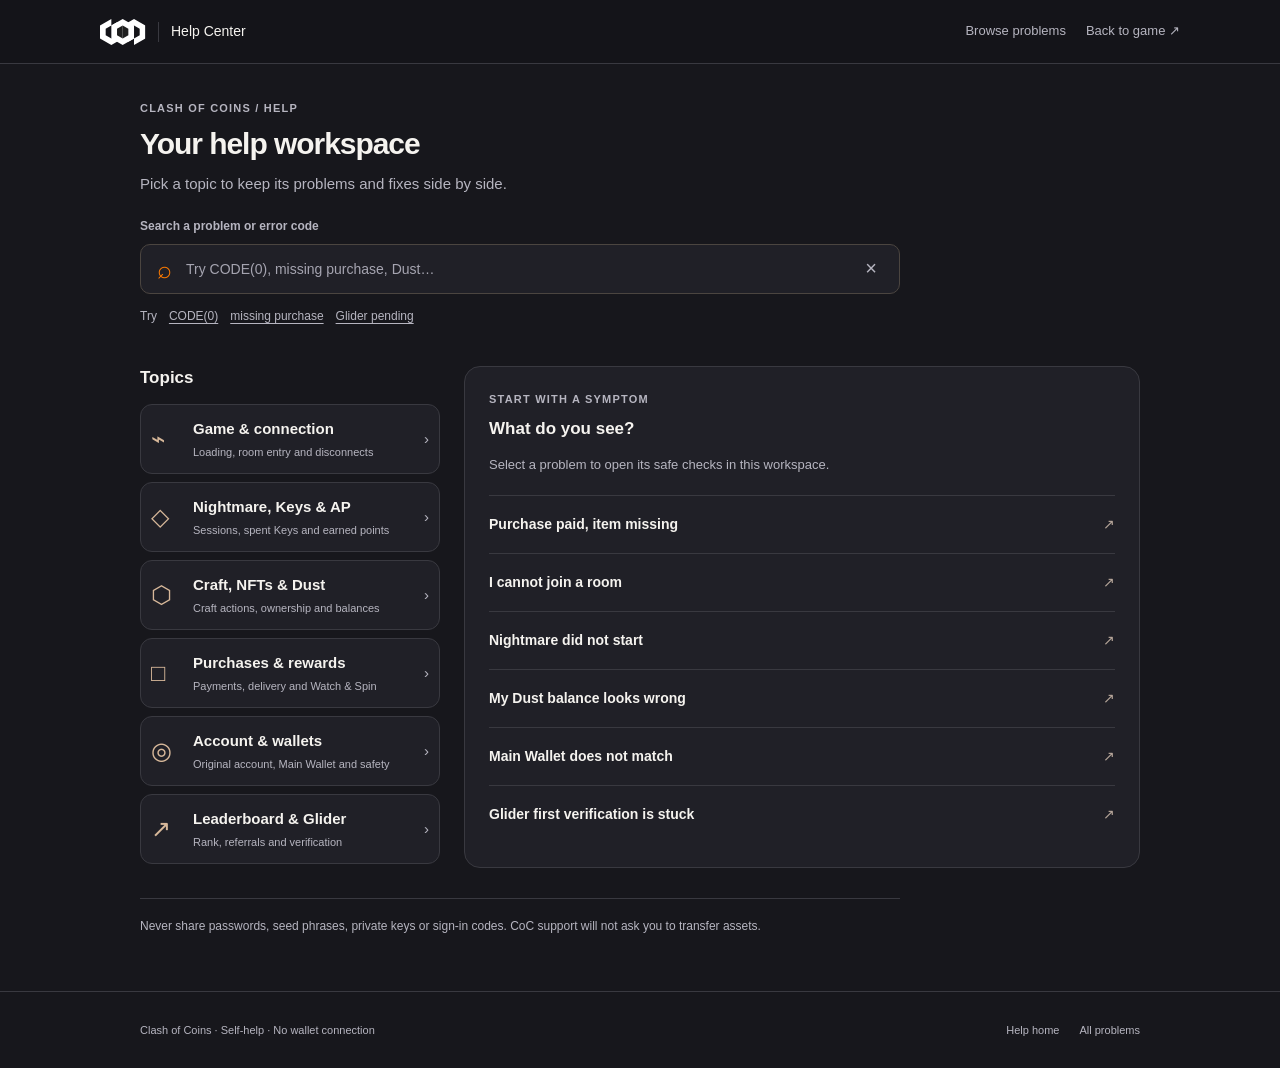
==== commit e8773f57: "Revert "feat: publish five troubleshooting page variants" This reverts commit c6950abd6a48057db379ac" ====
--- a/v2/index.html
+++ b/v2/index.html
@@ -1,37 +1 @@
-<!doctype html>
-<html lang="en">
-<head>
-<meta charset="UTF-8">
-<meta name="viewport" content="width=device-width,initial-scale=1">
-<meta name="theme-color" content="#14141a">
-<meta name="description" content="Safe, step-by-step troubleshooting for Clash of Coins.">
-<meta name="variant" content="v2-bento">
-<title>Clash of Coins Help Center</title>
-<link rel="stylesheet" href="styles.css">
-</head>
-<body data-variant="v2-bento">
-<a class="skip-link" href="#app">Skip to help content</a>
-<header class="site-header" role="banner">
-<div class="header-inner">
-<a class="brand" href="#home" aria-label="Clash of Coins Help Center home">
-<img src="assets/coc-logo.svg" alt="" width="46" height="30">
-<span>Help Center</span>
-</a>
-<nav aria-label="Primary navigation">
-<a href="#problems">Browse problems</a>
-<a class="back-game" href="https://clashofcoins.com" target="_blank" rel="noopener noreferrer">Back to game</a>
-</nav>
-</div>
-</header>
-<main id="app" tabindex="-1" role="main"></main>
-<footer role="contentinfo">
-<div class="footer-inner">
-<p><strong>Clash of Coins Help Center</strong><br><span>Self-help guidance. No sign-in or wallet connection.</span></p>
-<p class="footer-safety">CoC staff will never DM you first or ask for your password, seed phrase, private key, or sign-in code.</p>
-<div class="footer-links"><a href="#home">Help home</a><a href="#problems">Browse problems</a><span>English · Bento</span></div>
-</div>
-</footer>
-<script src="core.js"></script>
-<script src="app.js"></script>
-</body>
-</html>+<!doctype html><html lang="en"><head><meta charset="utf-8"><meta name="viewport" content="width=device-width,initial-scale=1"><meta name="theme-color" content="#14141a"><meta name="description" content="Safe, step-by-step Clash of Coins self-help. No sign-in, wallet connection or ticket form."><title>Clash of Coins Help</title><link rel="stylesheet" href="styles.css"><script type="module" src="app.mjs"></script></head><body data-variant="2"><a class="skip-link" href="#app">Skip to help content</a><header class="site-header"><div class="header-inner"><a class="brand" href="#home" aria-label="Clash of Coins Help home"><img src="assets/coc-logo.svg" alt="" width="46" height="32"><span class="divider"></span><span>Help Center</span></a><nav aria-label="Primary navigation"><a href="#browse">Browse problems</a><a href="https://clashofcoins.com" target="_blank" rel="noopener noreferrer">Back to game ↗</a></nav></div></header><main id="app" tabindex="-1"></main><footer class="site-footer"><div class="footer-inner"><span>Clash of Coins · Self-help · No wallet connection</span><div class="footer-links"><a href="#home">Help home</a><a href="#browse">All problems</a></div></div></footer><noscript><div class="container"><h1>Guided help needs JavaScript</h1><p>Do not repeat a pending purchase, claim, dismantle or Key use. Reopen the game only outside an active match. Never share secret recovery data.</p></div></noscript></body></html>
--- a/v2/styles.css
+++ b/v2/styles.css
@@ -1,138 +1,8 @@
-*,*::before,*::after{box-sizing:border-box;margin:0;padding:0}
-:root{
-  --bg:#14141A;--surface:#1E1E26;--row:#26262F;--row-hover:#2E2E38;
-  --text:rgba(255,255,255,.92);--body:rgba(255,255,255,.70);--muted:rgba(255,255,255,.50);--dim:rgba(255,255,255,.40);
-  --border:rgba(255,255,255,.10);--accent:#FF7B00;--accent-hover:#FF9D3D;
-  --success:#58F2A5;--error:#FF6B6B;--warn-bg:rgba(255,123,0,.08);--warn-text:#FFD9B0;
-  --radius:18px;--radius-sm:12px;--radius-xs:8px;
-  --font:system-ui,-apple-system,'Segoe UI',Roboto,sans-serif;--mono:ui-monospace,'SF Mono',Consolas,monospace;
-  --max-w:1000px;
-}
-html{background:var(--bg);color:var(--text);font-family:var(--font);font-size:15px;line-height:1.5;-webkit-font-smoothing:antialiased}
-body{min-height:100vh;display:flex;flex-direction:column}
-.skip-link{position:absolute;top:-100px;left:8px;background:var(--accent);color:#000;padding:8px 16px;border-radius:var(--radius-xs);z-index:100;font-weight:600}
-.skip-link:focus{top:8px}
-a{color:var(--accent);text-decoration:none}a:hover{color:var(--accent-hover)}
-.site-header{position:sticky;top:0;z-index:50;background:rgba(20,20,26,.94);backdrop-filter:blur(14px);border-bottom:1px solid var(--border)}
-.header-inner{max-width:var(--max-w);margin:0 auto;padding:0 24px;height:64px;display:flex;align-items:center;justify-content:space-between}
-.brand{display:flex;align-items:center;gap:10px;font-weight:700;font-size:15px;color:var(--text);text-decoration:none}
-.brand img{height:28px;width:auto}
-nav{display:flex;gap:20px;font-size:14px}nav a{color:var(--muted)}nav a:hover{color:var(--text)}
-.back-game{display:none}@media(min-width:600px){.back-game{display:inline}}
-footer{margin-top:auto;border-top:1px solid var(--border);padding:32px 24px;font-size:11px;color:var(--dim)}
-.footer-inner{max-width:var(--max-w);margin:0 auto}
-.footer-safety{margin-top:8px;color:var(--warn-text);font-size:10px}
-.footer-links{margin-top:12px;display:flex;gap:20px;flex-wrap:wrap}.footer-links a{color:var(--muted);font-size:11px}
-#app{max-width:var(--max-w);margin:0 auto;padding:32px 24px 64px;width:100%;flex:1}
-/* Home */
-.home-title{font-size:32px;font-weight:800;line-height:1.15;margin-bottom:16px}
-.search-wrap{position:relative;margin-bottom:28px;max-width:560px}
-.search-input{width:100%;background:var(--surface);border:1px solid var(--border);border-radius:var(--radius-sm);padding:14px 16px 14px 44px;font:inherit;font-size:15px;color:var(--text);outline:none;transition:border-color .15s}
-.search-input:focus{border-color:var(--accent)}
-.search-icon{position:absolute;left:16px;top:50%;transform:translateY(-50%);color:var(--muted);font-size:16px;pointer-events:none}
-.search-results{position:absolute;top:100%;left:0;right:0;background:var(--surface);border:1px solid var(--border);border-radius:var(--radius-sm);margin-top:4px;z-index:40;max-height:360px;overflow-y:auto}
-.search-results:empty{display:none}
-.search-result{padding:12px 16px;cursor:pointer;font-size:14px;border-bottom:1px solid var(--border);color:var(--body)}
-.search-result:last-child{border-bottom:none}
-.search-result:hover,.search-result.active{background:var(--row);color:var(--text)}
-.search-result .cat{font-size:10px;color:var(--dim);text-transform:uppercase;letter-spacing:.5px;margin-top:3px}
-.search-hint{font-size:12px;color:var(--dim);margin-top:8px}
-.search-no-match{padding:14px;font-size:13px;color:var(--muted)}
-.section-label{font-size:11px;font-weight:700;text-transform:uppercase;letter-spacing:.8px;color:var(--muted);margin:28px 0 12px}
-/* Bento grid */
-.bento-grid{display:grid;grid-template-columns:repeat(2,1fr);gap:10px}
-@media(min-width:700px){.bento-grid{grid-template-columns:repeat(3,1fr);gap:12px}}
-.bento-card{background:var(--surface);border:1px solid var(--border);border-radius:var(--radius);padding:20px;cursor:pointer;transition:all .15s;display:flex;flex-direction:column;justify-content:space-between;min-height:100px}
-.bento-card:hover{background:var(--row);border-color:rgba(255,255,255,.15);transform:translateY(-1px)}
-.bento-card .card-title{font-size:14px;font-weight:700;line-height:1.3;margin-bottom:8px}
-.bento-card .card-desc{font-size:11px;color:var(--muted);line-height:1.4}
-.bento-card .card-count{font-size:24px;font-weight:800;color:var(--accent);font-family:var(--mono);margin-bottom:4px}
-.bento-card .card-chevron{color:var(--dim);font-size:14px;align-self:flex-end;margin-top:8px}
-.bento-card.large{grid-column:span 2}
-@media(min-width:700px){.bento-card.large{grid-column:span 2}}
-/* Common problems as horizontal list */
-.common-grid{display:grid;grid-template-columns:repeat(2,1fr);gap:8px}
-@media(min-width:700px){.common-grid{grid-template-columns:repeat(3,1fr)}}
-.common-card{background:var(--surface);border:1px solid var(--border);border-radius:var(--radius-sm);padding:14px 16px;cursor:pointer;transition:all .15s;font-size:13px;color:var(--body);display:flex;align-items:center;justify-content:space-between;gap:8px}
-.common-card:hover{background:var(--row);color:var(--text)}
-.common-card .chevron{color:var(--dim);flex-shrink:0}
-/* Breadcrumb */
-.breadcrumb{font-size:12px;color:var(--dim);margin-bottom:16px;display:flex;gap:6px;flex-wrap:wrap}
-.breadcrumb a{color:var(--muted)}
-/* Article */
-.article-wrap{display:grid;grid-template-columns:1fr;gap:20px}
-@media(min-width:760px){.article-wrap{grid-template-columns:1fr 260px}}
-.article-main{min-width:0}
-.article-side{display:none}
-@media(min-width:760px){.article-side{display:block}}
-.article-title{font-size:26px;font-weight:800;line-height:1.2;margin-bottom:6px}
-.article-problem{font-size:14px;color:var(--body);margin-bottom:14px;line-height:1.5}
-.caution-box{background:var(--warn-bg);border:1px solid rgba(255,123,0,.15);border-radius:var(--radius-sm);padding:10px 14px;font-size:13px;color:var(--warn-text);margin-bottom:16px;line-height:1.4}
-.what-happening{margin-bottom:16px}
-.what-happening-title{font-size:11px;font-weight:700;text-transform:uppercase;letter-spacing:.6px;color:var(--muted);margin-bottom:8px}
-.what-happening li{font-size:13px;color:var(--body);margin-bottom:4px;padding-left:14px;position:relative}
-.what-happening li::before{content:'·';position:absolute;left:0;color:var(--muted)}
-.split-banner{background:rgba(88,242,165,.06);border:1px solid rgba(88,242,165,.15);border-radius:var(--radius-sm);padding:10px 14px;font-size:12px;color:var(--success);margin-bottom:14px}
-.limited-notice{background:var(--warn-bg);border:1px solid rgba(255,123,0,.15);border-radius:var(--radius-sm);padding:10px 14px;font-size:12px;color:var(--warn-text);margin-bottom:14px}
-.fixes-label{font-size:11px;font-weight:700;text-transform:uppercase;letter-spacing:.6px;color:var(--muted);margin-bottom:10px}
-/* Steps as bento cards */
-.fix-step{background:var(--surface);border:1px solid var(--border);border-radius:var(--radius-sm);margin-bottom:8px;overflow:hidden}
-.fix-header{padding:12px 16px;display:flex;align-items:center;gap:10px;cursor:pointer;font-size:14px;font-weight:600;color:var(--body)}
-.fix-header:hover{background:var(--row)}
-.fix-num{width:28px;height:28px;border-radius:50%;background:var(--row);display:flex;align-items:center;justify-content:center;font-size:12px;font-weight:700;color:var(--muted);flex-shrink:0;font-family:var(--mono)}
-.fix-step.active .fix-num{background:var(--accent);color:#000}
-.fix-step.completed .fix-num{background:var(--success);color:#000}
-.fix-step.completed .fix-header{color:var(--muted)}
-.fix-step.future{opacity:.35;pointer-events:none}
-.fix-body{padding:0 16px 14px 54px;font-size:13px;color:var(--body);line-height:1.5}
-.fix-body .action{margin-bottom:8px}
-.fix-body .expected{color:var(--muted);font-size:12px;margin-bottom:8px}
-.fix-body .next-text{font-size:12px;color:var(--dim);margin-bottom:10px}
-.fix-body .ambiguity{font-size:11px;color:var(--warn-text);margin-top:6px;padding:6px 8px;background:var(--warn-bg);border-radius:6px}
-.branch-list{display:grid;grid-template-columns:repeat(2,1fr);gap:6px;margin:10px 0}
-@media(max-width:500px){.branch-list{grid-template-columns:1fr}}
-.branch-btn{padding:10px 12px;background:var(--row);border:1px solid var(--border);border-radius:var(--radius-xs);font:inherit;font-size:13px;color:var(--body);cursor:pointer;transition:all .12s;text-align:left}
-.branch-btn:hover{background:var(--row-hover);color:var(--text)}
-.branch-btn.selected{background:rgba(255,123,0,.08);border-color:rgba(255,123,0,.3);color:var(--text)}
-.branch-note{font-size:12px;color:var(--body);padding:8px 12px;background:var(--surface);border-radius:var(--radius-xs);margin-top:6px}
-.outcome-list{display:grid;grid-template-columns:1fr 1fr;gap:6px;margin:12px 0}
-@media(max-width:500px){.outcome-list{grid-template-columns:1fr}}
-.outcome-btn{padding:12px 14px;background:var(--row);border:1px solid var(--border);border-radius:var(--radius-xs);font:inherit;font-size:13px;color:var(--body);cursor:pointer;transition:all .12s;text-align:left}
-.outcome-btn:hover{background:var(--row-hover);color:var(--text)}
-.outcome-result{padding:14px;background:var(--surface);border:1px solid var(--border);border-radius:var(--radius-sm);margin-top:8px;font-size:13px;line-height:1.5}
-.outcome-result.safe{border-color:rgba(88,242,165,.2);color:var(--success)}
-.outcome-result.escalate{border-color:rgba(255,107,107,.2);color:var(--error)}
-.step-actions{display:flex;gap:8px;flex-wrap:wrap;margin-top:10px}
-.btn{padding:9px 18px;border-radius:var(--radius-xs);font:inherit;font-size:13px;font-weight:600;cursor:pointer;border:1px solid transparent;transition:all .12s}
-.btn-primary{background:var(--accent);color:#000;border-color:var(--accent)}.btn-primary:hover{background:var(--accent-hover)}
-.btn-ghost{background:transparent;color:var(--muted);border-color:var(--border)}.btn-ghost:hover{background:var(--row);color:var(--text)}
-.btn-success{background:var(--success);color:#000}
-.solved-panel{background:rgba(88,242,165,.06);border:1px solid rgba(88,242,165,.2);border-radius:var(--radius-sm);padding:20px;text-align:center;margin-top:20px}
-.solved-panel h3{color:var(--success);font-size:16px;margin-bottom:8px}
-.discord-fallback{margin-top:20px;background:var(--surface);border:1px solid var(--border);border-radius:var(--radius);padding:20px}
-.discord-fallback h3{font-size:14px;font-weight:700;margin-bottom:10px}
-.discord-fallback p{font-size:13px;color:var(--body);margin-bottom:10px;line-height:1.5}
-.discord-fallback .safety-note{font-size:10px;color:var(--warn-text);margin-top:10px}
-.discord-fallback .existing-ticket{font-size:11px;color:var(--muted);margin-top:8px;font-style:italic}
-.discord-link{display:inline-flex;align-items:center;gap:8px;padding:10px 20px;background:var(--accent);color:#000;border-radius:var(--radius-xs);font-size:14px;font-weight:600;text-decoration:none;margin-top:6px}
-.discord-link:hover{background:var(--accent-hover);color:#000}
-.copy-btn{margin-left:10px}
-.related-section{margin-top:18px}
-.related-label{font-size:11px;font-weight:700;text-transform:uppercase;letter-spacing:.6px;color:var(--muted);margin-bottom:8px}
-.related-link{display:block;padding:8px 12px;border-bottom:1px solid var(--border);font-size:13px;color:var(--body);transition:background .12s}
-.related-link:hover{background:var(--row);color:var(--text)}
-/* Side rail */
-.side-card{background:var(--surface);border:1px solid var(--border);border-radius:var(--radius-sm);padding:16px;margin-bottom:12px}
-.side-card h4{font-size:11px;font-weight:700;text-transform:uppercase;letter-spacing:.6px;color:var(--muted);margin-bottom:8px}
-.side-card a{display:block;font-size:12px;color:var(--body);padding:4px 0}
-.side-card a:hover{color:var(--text)}
-/* Category page */
-.cat-title{font-size:24px;font-weight:800;margin-bottom:6px}
-.cat-desc{font-size:13px;color:var(--body);margin-bottom:16px}
-.cat-issues{display:grid;grid-template-columns:1fr;gap:6px}
-.issue-row{display:flex;align-items:center;justify-content:space-between;padding:12px 16px;background:var(--surface);border:1px solid var(--border);border-radius:var(--radius-sm);cursor:pointer;font-size:14px;color:var(--body);transition:all .12s}
-.issue-row:hover{background:var(--row);color:var(--text)}
-.issue-row .chevron{color:var(--dim);flex-shrink:0}
-.issue-row.limited{opacity:.6}
-.issue-row.limited::after{content:'limited';font-size:9px;color:var(--warn-text);margin-left:8px;text-transform:uppercase;letter-spacing:.5px}
-@media(max-width:359px){#app{padding:16px 12px 32px}.home-title{font-size:26px}.article-title{font-size:22px}.bento-grid{grid-template-columns:1fr}.bento-card.large{grid-column:span 1}}
+@font-face{font-family:Archivo;src:local('Archivo');font-display:swap}*{box-sizing:border-box}html{color-scheme:dark;scroll-padding-top:80px}body{--bg:#14141a;--surface:#1e1e26;--row:#26262f;--line:#393940;--text:#f5f3ef;--muted:#b6b5c0;--accent:#ff7b00;--green:#58f2a5;margin:0;background:var(--bg);color:var(--text);font:15px/1.55 Archivo,'Helvetica Neue',sans-serif}a{color:inherit}button,input{font:inherit}button,a,input,summary{-webkit-tap-highlight-color:transparent}button,summary{cursor:pointer}button{color:inherit}button:focus-visible,a:focus-visible,summary:focus-visible,input:focus-visible,[tabindex]:focus-visible{outline:2px solid #ffad64;outline-offset:4px}button{min-height:44px}button:disabled{cursor:default}h1,h2,h3,p{margin:0;overflow-wrap:anywhere}h1{font-size:30px;line-height:1.2;letter-spacing:-.035em;font-weight:750}h2{font-size:17px;line-height:1.4}h3{font-size:14px}p{color:var(--muted)}small{font-size:12px;line-height:1.4}strong{font-weight:650}a{text-decoration:none}.sr-only{position:absolute;width:1px;height:1px;overflow:hidden;clip:rect(0,0,0,0);white-space:nowrap}.skip-link{position:fixed;top:-80px;background:#fff;color:#111;padding:14px;z-index:99}.skip-link:focus{top:8px}.site-header{height:64px;border-bottom:1px solid var(--line);background:#14141af5}.header-inner{width:min(1080px,calc(100% - 40px));height:100%;margin:auto;display:flex;align-items:center;justify-content:space-between;gap:14px}.brand{display:flex;align-items:center;gap:12px;min-height:44px;font-size:14px}.brand img{width:46px;height:32px}.brand .divider{width:1px;height:20px;background:var(--line)}.site-header nav{display:flex;gap:20px;align-items:center}.site-header nav a{display:inline-flex;align-items:center;min-height:44px;color:var(--muted);font-size:13px}.site-header nav a:hover{color:#fff}.container{width:min(1000px,calc(100% - 40px));margin:auto;padding:36px 0 56px;min-width:0}.intro{margin-bottom:22px}.eyebrow{display:block;font-size:11px;font-weight:650;letter-spacing:.11em;text-transform:uppercase;color:var(--muted);margin-bottom:9px}.intro p{margin-top:10px;max-width:660px}.search{position:relative;max-width:760px;margin-bottom:28px}.search>label{display:block;font-size:12px;font-weight:600;color:var(--muted);margin-bottom:8px}.search-field{display:flex;align-items:center;gap:12px;padding:0 6px 0 16px;min-height:50px;background:var(--surface);border:1px solid #4b4540;border-radius:10px}.search-field>span{font-size:25px;color:var(--accent)}.search-field input{width:100%;min-width:0;background:transparent;border:0;color:var(--text);outline:none;height:48px;font-size:14px}.search-field:focus-within{border-color:var(--accent)}.search-field input::placeholder{color:#a5a4b0}.search-field button{background:transparent;border:0;min-width:44px;font-size:20px;color:var(--muted)}.search-examples{display:flex;align-items:center;gap:12px;flex-wrap:wrap;font-size:12px;color:var(--muted)}.search-examples button{padding:0;background:none;border:0;color:var(--muted);text-decoration:underline;text-underline-offset:3px;font-size:12px}.search-examples button:hover{color:var(--accent)}#search-results{position:absolute;z-index:10;top:79px;left:0;right:0;max-height:380px;overflow:auto;border:1px solid #59535a;border-radius:12px;background:#24242d;box-shadow:0 16px 40px #0007;padding:6px}#search-results [role=option]{padding:12px;min-height:58px;cursor:pointer;border-radius:7px}#search-results [role=option]:hover,#search-results [aria-selected=true]{background:#38343a;box-shadow:inset 3px 0 var(--accent)}#search-results strong,#search-results small{display:block}#search-results small{color:var(--muted);margin-top:2px}.no-results{padding:15px}.no-results a{display:inline-flex;min-height:44px;align-items:center;text-decoration:underline}section+section{margin-top:28px}.section-head{display:flex;justify-content:space-between;align-items:center;gap:16px}.section-head a{font-size:12px;min-height:44px;display:flex;align-items:center;color:var(--muted)}section>h2{margin-bottom:14px}.common-grid{display:grid;grid-template-columns:1fr 1fr;gap:8px}.issue-row{display:flex;justify-content:space-between;align-items:center;gap:16px;min-height:58px;padding:14px 16px;border:1px solid var(--line);border-radius:10px;background:var(--surface);font-size:14px}.issue-row:hover{border-color:#66616a;background:#292832}.issue-row>span:first-child{min-width:0}.issue-row>span:last-child{color:#b6a69a}.issue-row small{display:block;color:var(--muted);margin-top:5px}.topics{display:grid;grid-template-columns:1fr 1fr;gap:8px;margin-top:16px}.topic{display:flex;gap:12px;align-items:center;min-height:78px;padding:12px 14px;background:var(--surface);border:1px solid var(--line);border-radius:12px}.topic:hover{border-color:#76604a}.topic>span:nth-child(2){flex:1;min-width:0}.topic strong,.topic small{display:block}.topic small{color:var(--muted);margin-top:4px}.topic-symbol{width:30px;font-size:24px;color:#d7b89a;flex-shrink:0}.topic>span:last-child{color:var(--muted)}.quiet-safety{margin-top:30px;padding-top:18px;border-top:1px solid var(--line);font-size:12px;max-width:760px}.back,.breadcrumb a{display:inline-flex;align-items:center;min-height:44px;color:var(--muted);font-size:12px}.category-list{display:grid;gap:8px;max-width:800px}.breadcrumb{display:flex;align-items:center;gap:12px;font-size:12px;color:var(--muted);margin-bottom:20px;flex-wrap:wrap}.article-layout{display:grid;grid-template-columns:minmax(0,720px) 216px;gap:48px;align-items:start}.article{min-width:0;grid-column:1;grid-row:1}.article-intro h1{font-size:28px;max-width:700px}.article-intro>p{margin-top:14px}.caution{display:flex;gap:12px;padding:12px 14px;background:#ff7b000b;border-left:2px solid #c87933;border-radius:0 8px 8px 0;margin-top:18px;font-size:13px}.caution>span{color:#ffaf69}.caution p{color:#e3c5a9}.source-note{font-size:12px;color:#c3bec7}.fix-stack{margin-top:24px}.current-step{padding:24px;border:1px solid #49434b;border-radius:16px;background:var(--surface)}.step-top{display:flex;align-items:center;gap:10px;margin-bottom:12px}.step-top .eyebrow{margin:0}.step-marker{background:#3b322a;color:#ffd2a7;display:grid;place-items:center;width:26px;height:26px;border-radius:7px;font-size:12px}.current-step h2{margin-bottom:10px;font-size:18px}.current-step>p{margin-top:10px}.expected{padding:12px 0 14px;border-bottom:1px solid var(--line);font-size:13px}.expected strong{display:block;color:#e9e4dd;margin-bottom:4px}.current-step h3{margin:18px 0 12px}.answers{display:grid;gap:8px}.answer{display:flex;align-items:center;justify-content:space-between;text-align:left;gap:12px;width:100%;min-height:48px;padding:11px 14px;border:1px solid #42414b;border-radius:9px;background:var(--row);font-size:14px}.answer:hover{background:#353039;border-color:#b9783c}.answer>span:last-child{color:var(--accent)}.skip{display:flex;flex-wrap:wrap;gap:8px 18px;margin-top:8px}.skip button,.restart{border:0;background:none;color:var(--muted);text-decoration:underline;text-underline-offset:3px;padding:0;font-size:12px}.completed{display:flex;align-items:center;gap:10px;border-bottom:1px solid var(--line);padding:8px 0;margin-bottom:10px;font-size:12px}.completed>span:first-child{color:var(--green)}.completed>span:nth-child(2){flex:1}.completed small{display:block;color:var(--muted);font-size:11px}.completed button{border:0;background:transparent;color:var(--muted);font-size:12px;min-width:48px}.related{margin-top:28px}.related h2{margin-bottom:3px}.related>p{font-size:12px;margin-bottom:12px}.related .issue-row{border:0;border-top:1px solid var(--line);border-radius:0;background:none;padding:12px 0;min-height:48px}.support{margin-top:28px;padding:20px;border:1px solid #625043;border-radius:14px;background:#201e22}.support h2{margin-bottom:10px}.support .intake{font-size:12px;margin:12px 0 18px}.support .small{margin-top:12px}.small{font-size:12px;color:var(--muted)}.button{display:inline-flex;align-items:center;justify-content:center;min-height:44px;border:1px solid #55515a;background:transparent;border-radius:8px;padding:10px 14px;font-size:13px;cursor:pointer}.button.primary{background:var(--accent);color:#17110b;border-color:var(--accent);font-weight:700}.outcome{padding:22px;border:1px solid #467760;border-radius:14px;background:#58f2a50a}.outcome.wait{border-color:#83654b;background:#ff7b0008}.outcome h2{margin-bottom:10px}.outcome .button{margin-top:16px;margin-right:6px}.feedback{display:flex;align-items:center;flex-wrap:wrap;gap:10px;font-size:12px;margin-top:18px;border-top:1px solid var(--line);padding-top:8px}.feedback button{border:0;background:none;text-decoration:underline;min-width:44px}.feedback-status{width:100%;color:var(--muted)}.governance{border-top:1px solid var(--line);margin-top:28px;font-size:12px;color:var(--muted)}.governance summary{min-height:44px;display:flex;align-items:center;cursor:pointer}.governance summary:before{content:'+';margin-right:10px}.governance[open] summary:before{content:'−'}.governance dl{display:grid;grid-template-columns:130px 1fr;gap:8px;margin:14px 0}.governance dd{margin:0}.restart{margin-top:8px}.reading-rail{grid-column:2;grid-row:1;padding-top:4px;position:sticky;top:24px}.reading-rail p{font-size:14px;color:#ded5ca}.rail-rule{height:1px;background:var(--line);margin:20px 0}.site-footer{border-top:1px solid var(--line)}.footer-inner{width:min(1000px,calc(100% - 40px));margin:auto;padding:16px 0;display:flex;gap:12px;align-items:center;justify-content:space-between;font-size:11px;color:var(--muted)}.footer-inner a{display:inline-flex;align-items:center;min-height:44px}.footer-links{display:flex;gap:20px}.workspace{display:grid;grid-template-columns:300px 1fr;gap:24px}.topic-rail{display:grid;gap:8px;align-content:start}.topic-rail h2{margin-bottom:6px}.topic-rail .topic{padding:10px;min-height:70px}.topic-rail .topic small{font-size:11px}.workspace-start{background:var(--surface);border:1px solid var(--line);border-radius:16px;padding:24px;margin:0}.workspace-start>p{font-size:13px;margin:10px 0 20px}.workspace-start .issue-row{background:transparent;border:0;border-top:1px solid var(--line);border-radius:0;padding-inline:0}.workspace-nav{grid-column:1;grid-row:1;border-right:1px solid var(--line);padding-right:24px;min-width:0}.workspace-nav h2{margin:14px 0;font-size:14px}.workspace-nav>a:not(.back){display:flex;align-items:center;min-height:48px;padding:10px;font-size:12px;border-radius:8px;color:var(--muted)}.workspace-nav>a[aria-current]{color:#ffd6b0!important;background:#ff7b0012;border-left:2px solid var(--accent)}body[data-variant='2'] .article-layout{grid-template-columns:250px minmax(0,1fr);gap:30px}body[data-variant='2'] .article{grid-column:2}body[data-variant='2'] .article-container{width:min(1080px,calc(100% - 40px))}body[data-variant='2']{--bg:#17171c;--surface:#202027}.triage-home{max-width:760px;margin:auto}.triage-panel{background:var(--surface);border:1px solid var(--line);border-radius:18px;padding:24px}.triage-choices{display:grid;grid-template-columns:1fr 1fr;gap:10px}.triage-choice{padding:16px;min-height:102px;display:flex;align-items:center;justify-content:space-between;gap:10px;background:var(--row);border:1px solid var(--line);border-radius:12px;font-size:14px}.triage-choice small{display:block;color:var(--muted);margin-top:8px}.triage-choice>span:last-child{color:var(--accent)}.triage-choice:hover{border-color:#a3774f}.search-alternative{margin-top:28px}.search-alternative h2{font-size:14px;margin-bottom:12px}.focus-progress{font-size:12px;display:flex;gap:12px;align-items:center;margin-bottom:24px;color:#d4c2ae;flex-wrap:wrap}.focus-progress span{color:#8c837c}body[data-variant='3'] .article-layout{display:block;max-width:660px;margin:auto}body[data-variant='3'] .article-container{max-width:760px}body[data-variant='3'] .current-step{border-top:3px solid var(--accent);padding:28px}body[data-variant='3'] .article-intro h1{font-size:26px}body[data-variant='3']{--bg:#141316;--surface:#211f24}.journeys{display:grid;grid-template-columns:repeat(3,1fr);gap:14px}.journey{margin:0!important;border:1px solid var(--line);border-radius:14px;padding:16px;background:var(--surface);min-width:0}.journey-head{display:flex;gap:10px;align-items:center;margin-bottom:16px}.journey-head h2{font-size:15px}.journey-number{font-size:11px;color:#efb984;border:1px solid #806043;border-radius:6px;padding:4px}.journey .issue-row{background:none;border:0;border-top:1px solid var(--line);border-radius:0;padding:12px 0;font-size:12px;min-height:62px}.all-in-stage{display:flex;min-height:44px;align-items:center;color:#d0b18d;font-size:11px;margin-top:8px}.action-track{display:flex;gap:16px;list-style:none;padding:0;margin:24px 0}.action-track li{flex:1;min-width:0;font-size:11px;color:var(--muted);border-top:2px solid var(--line);padding-top:10px}.action-track span{display:block;margin-bottom:5px}.action-track .active{border-color:var(--accent);color:#f5ca9e}body[data-variant='4'] .article-layout{display:block;max-width:760px}body[data-variant='4'] .current-step{border-radius:6px}body[data-variant='4'] .article-intro{padding-bottom:16px;border-bottom:1px solid var(--line)}body[data-variant='4']{--bg:#151414;--surface:#211e1d;--row:#2a2725;--line:#423b36}.guidebook{max-width:820px;border-top:1px solid var(--line)}.topic-book{border-bottom:1px solid var(--line)}.topic-book>summary{display:flex;justify-content:space-between;gap:20px;align-items:center;min-height:88px;padding:18px 8px;list-style:none}.topic-book>summary:after{content:'+';font-size:22px;color:#e0b58d}.topic-book[open]>summary:after{content:'−'}.topic-book summary>span:first-child{flex:1}.topic-book summary strong,.topic-book summary small{display:block}.topic-book summary small{margin-top:5px;color:var(--muted)}.count{font-size:12px;color:var(--muted)}.book-index{padding:0 0 20px 24px;display:grid;gap:8px}.book-index .issue-row{border:0;border-left:1px solid #73604f;border-radius:0;background:var(--surface)}.book-switch{border-bottom:1px solid var(--line);margin-bottom:24px;color:var(--muted);font-size:12px}.book-switch summary{min-height:48px;padding:10px 0}.book-switch .issue-row{margin-bottom:8px}.book-article{min-width:0}body[data-variant='5'] .article-layout{display:block;max-width:760px}body[data-variant='5'] .current-step{border:0;border-left:2px solid var(--accent);border-radius:0;background:transparent;padding:4px 0 4px 24px}body[data-variant='5'] .answer{background:var(--surface);border-radius:4px}body[data-variant='5'] .article-intro h1{font-size:28px}
+@media(max-width:800px){.article-layout{display:block}.reading-rail{display:none}.workspace{grid-template-columns:1fr}.topic-rail{grid-template-columns:1fr 1fr}.topic-rail h2{grid-column:1/-1}.workspace-start{padding:20px}.workspace-nav{display:none}body[data-variant='2'] .article-layout{display:block}.journeys{grid-template-columns:1fr 1fr}.article-container{max-width:720px}.footer-inner{align-items:flex-start;flex-direction:column;gap:0}}
+@media(max-width:540px){body{font-size:14px}.site-header{height:56px}.header-inner,.container,.footer-inner,body[data-variant='2'] .article-container{width:calc(100% - 32px)}.brand{gap:9px}.brand img{width:35px;height:26px}.brand .divider{display:none}.brand span:last-child{font-size:12px}.site-header nav a{font-size:12px}.site-header nav a:first-child{display:none}.container{padding-top:24px;padding-bottom:40px}h1{font-size:26px}.intro p{font-size:14px;margin-top:9px}.intro{margin-bottom:18px}.search{margin-bottom:22px}.search-field{padding-left:12px}.search-field input{font-size:12px}.search-examples{gap:4px 12px}.common-grid,.topics,.triage-choices,.journeys,.topic-rail{grid-template-columns:1fr}.common-grid .issue-row{min-height:56px}.topics{gap:8px}.topic{min-height:72px}.topic small{font-size:11px}.article-intro h1,body[data-variant='3'] .article-intro h1,body[data-variant='5'] .article-intro h1{font-size:24px}.article-intro>p{margin-top:12px}.breadcrumb{margin-bottom:14px;gap:8px;font-size:11px}.caution{padding:10px 12px;font-size:12px;margin-top:14px}.current-step,body[data-variant='3'] .current-step{padding:17px;border-radius:12px}.current-step h2{font-size:17px}.answer{padding:11px 12px;font-size:13px;min-height:48px}.expected{font-size:12px}.step-top .eyebrow{font-size:10px}.completed{font-size:11px}.completed small{font-size:10px}.related{margin-top:24px}.related .issue-row{font-size:13px}.support,.outcome{padding:17px}.support .button{width:100%}.outcome .button{width:100%;margin-right:0}.governance dl{grid-template-columns:1fr;gap:4px}.governance dd{margin-bottom:8px}.quiet-safety{font-size:11px}.triage-panel{padding:16px}.triage-choice{min-height:76px;padding:13px}.triage-choice small{margin-top:4px;font-size:11px}.triage-home .intro{margin-bottom:18px}.journey{padding:14px}.journey .issue-row{min-height:48px}.journey-head{margin-bottom:10px}.action-track{gap:8px}.action-track li{font-size:10px}.book-index{padding-left:12px}.topic-book>summary{padding:15px 0;gap:12px}.topic-book summary small{font-size:11px}.book-switch summary{min-height:48px}.focus-progress{font-size:10px;gap:8px}body[data-variant='5'] .current-step{padding:0 0 0 14px}.footer-links{gap:20px}.footer-inner{font-size:11px}}
+@media(max-width:359px){.header-inner,.container,.footer-inner,body[data-variant='2'] .article-container{width:calc(100% - 24px)}.article-intro h1,body[data-variant='3'] .article-intro h1,body[data-variant='5'] .article-intro h1{font-size:22px}.search-examples{gap:0 10px}.search-examples button{font-size:11px}.current-step,body[data-variant='3'] .current-step{padding:14px}.topic{padding:12px}.brand{gap:6px}}
+@font-face{font-family:CoCArchivo;src:url('assets/archivo-regular.ttf') format('truetype');font-style:normal;font-weight:400;font-display:swap}
+@font-face{font-family:CoCArchivo;src:url('assets/archivo-bold.ttf') format('truetype');font-style:normal;font-weight:500 800;font-display:swap}
+body{font-family:CoCArchivo,'Helvetica Neue',sans-serif}
+@media(prefers-reduced-motion:no-preference){.current-step{animation:reveal .18s ease-out}@keyframes reveal{from{opacity:.5;transform:translateY(4px)}to{opacity:1;transform:none}}}
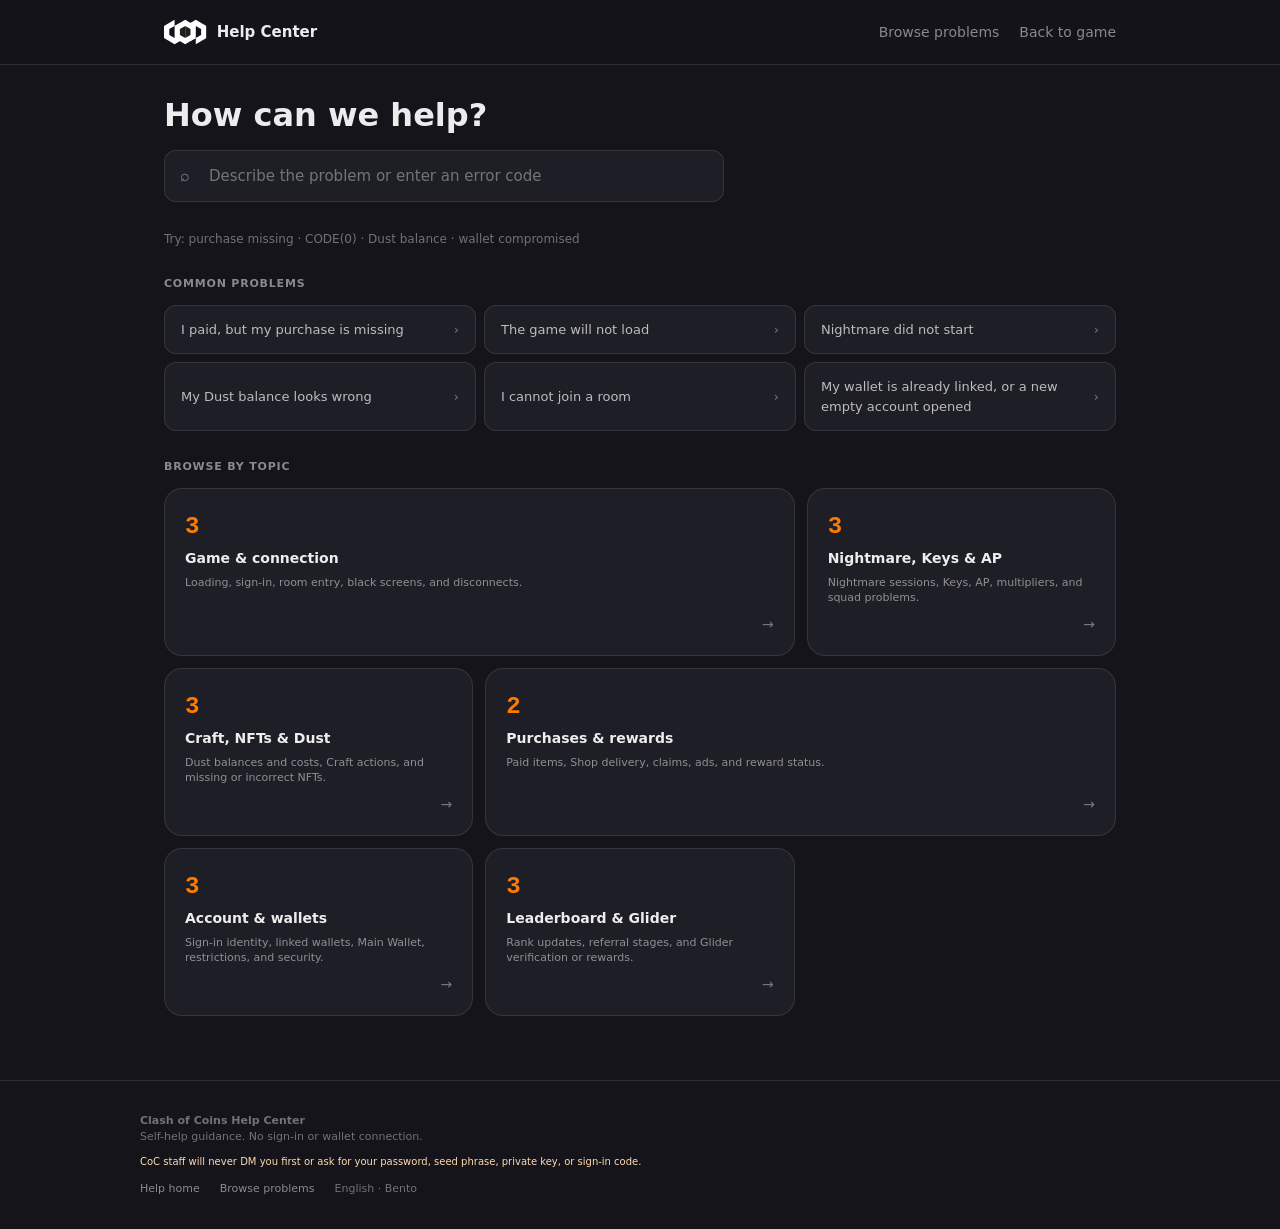
==== commit b905fcc9: "fix: restore user-authorized clean help variants" ====
--- a/v2/index.html
+++ b/v2/index.html
@@ -1 +1,37 @@
-<!doctype html><html lang="en"><head><meta charset="utf-8"><meta name="viewport" content="width=device-width,initial-scale=1"><meta name="theme-color" content="#14141a"><meta name="description" content="Safe, step-by-step Clash of Coins self-help. No sign-in, wallet connection or ticket form."><title>Clash of Coins Help</title><link rel="stylesheet" href="styles.css"><script type="module" src="app.mjs"></script></head><body data-variant="2"><a class="skip-link" href="#app">Skip to help content</a><header class="site-header"><div class="header-inner"><a class="brand" href="#home" aria-label="Clash of Coins Help home"><img src="assets/coc-logo.svg" alt="" width="46" height="32"><span class="divider"></span><span>Help Center</span></a><nav aria-label="Primary navigation"><a href="#browse">Browse problems</a><a href="https://clashofcoins.com" target="_blank" rel="noopener noreferrer">Back to game ↗</a></nav></div></header><main id="app" tabindex="-1"></main><footer class="site-footer"><div class="footer-inner"><span>Clash of Coins · Self-help · No wallet connection</span><div class="footer-links"><a href="#home">Help home</a><a href="#browse">All problems</a></div></div></footer><noscript><div class="container"><h1>Guided help needs JavaScript</h1><p>Do not repeat a pending purchase, claim, dismantle or Key use. Reopen the game only outside an active match. Never share secret recovery data.</p></div></noscript></body></html>+<!doctype html>
+<html lang="en">
+<head>
+<meta charset="UTF-8">
+<meta name="viewport" content="width=device-width,initial-scale=1">
+<meta name="theme-color" content="#14141a">
+<meta name="description" content="Safe, step-by-step troubleshooting for Clash of Coins.">
+<meta name="variant" content="v2-bento">
+<title>Clash of Coins Help Center</title>
+<link rel="stylesheet" href="styles.css">
+</head>
+<body data-variant="v2-bento">
+<a class="skip-link" href="#app">Skip to help content</a>
+<header class="site-header" role="banner">
+<div class="header-inner">
+<a class="brand" href="#home" aria-label="Clash of Coins Help Center home">
+<img src="assets/coc-logo.svg" alt="" width="46" height="30">
+<span>Help Center</span>
+</a>
+<nav aria-label="Primary navigation">
+<a href="#problems">Browse problems</a>
+<a class="back-game" href="https://clashofcoins.com" target="_blank" rel="noopener noreferrer">Back to game</a>
+</nav>
+</div>
+</header>
+<main id="app" tabindex="-1" role="main"></main>
+<footer role="contentinfo">
+<div class="footer-inner">
+<p><strong>Clash of Coins Help Center</strong><br><span>Self-help guidance. No sign-in or wallet connection.</span></p>
+<p class="footer-safety">CoC staff will never DM you first or ask for your password, seed phrase, private key, or sign-in code.</p>
+<div class="footer-links"><a href="#home">Help home</a><a href="#problems">Browse problems</a><span>English · Bento</span></div>
+</div>
+</footer>
+<script src="core.js"></script>
+<script src="app.js"></script>
+</body>
+</html>
--- a/v2/styles.css
+++ b/v2/styles.css
@@ -1,8 +1,138 @@
-@font-face{font-family:Archivo;src:local('Archivo');font-display:swap}*{box-sizing:border-box}html{color-scheme:dark;scroll-padding-top:80px}body{--bg:#14141a;--surface:#1e1e26;--row:#26262f;--line:#393940;--text:#f5f3ef;--muted:#b6b5c0;--accent:#ff7b00;--green:#58f2a5;margin:0;background:var(--bg);color:var(--text);font:15px/1.55 Archivo,'Helvetica Neue',sans-serif}a{color:inherit}button,input{font:inherit}button,a,input,summary{-webkit-tap-highlight-color:transparent}button,summary{cursor:pointer}button{color:inherit}button:focus-visible,a:focus-visible,summary:focus-visible,input:focus-visible,[tabindex]:focus-visible{outline:2px solid #ffad64;outline-offset:4px}button{min-height:44px}button:disabled{cursor:default}h1,h2,h3,p{margin:0;overflow-wrap:anywhere}h1{font-size:30px;line-height:1.2;letter-spacing:-.035em;font-weight:750}h2{font-size:17px;line-height:1.4}h3{font-size:14px}p{color:var(--muted)}small{font-size:12px;line-height:1.4}strong{font-weight:650}a{text-decoration:none}.sr-only{position:absolute;width:1px;height:1px;overflow:hidden;clip:rect(0,0,0,0);white-space:nowrap}.skip-link{position:fixed;top:-80px;background:#fff;color:#111;padding:14px;z-index:99}.skip-link:focus{top:8px}.site-header{height:64px;border-bottom:1px solid var(--line);background:#14141af5}.header-inner{width:min(1080px,calc(100% - 40px));height:100%;margin:auto;display:flex;align-items:center;justify-content:space-between;gap:14px}.brand{display:flex;align-items:center;gap:12px;min-height:44px;font-size:14px}.brand img{width:46px;height:32px}.brand .divider{width:1px;height:20px;background:var(--line)}.site-header nav{display:flex;gap:20px;align-items:center}.site-header nav a{display:inline-flex;align-items:center;min-height:44px;color:var(--muted);font-size:13px}.site-header nav a:hover{color:#fff}.container{width:min(1000px,calc(100% - 40px));margin:auto;padding:36px 0 56px;min-width:0}.intro{margin-bottom:22px}.eyebrow{display:block;font-size:11px;font-weight:650;letter-spacing:.11em;text-transform:uppercase;color:var(--muted);margin-bottom:9px}.intro p{margin-top:10px;max-width:660px}.search{position:relative;max-width:760px;margin-bottom:28px}.search>label{display:block;font-size:12px;font-weight:600;color:var(--muted);margin-bottom:8px}.search-field{display:flex;align-items:center;gap:12px;padding:0 6px 0 16px;min-height:50px;background:var(--surface);border:1px solid #4b4540;border-radius:10px}.search-field>span{font-size:25px;color:var(--accent)}.search-field input{width:100%;min-width:0;background:transparent;border:0;color:var(--text);outline:none;height:48px;font-size:14px}.search-field:focus-within{border-color:var(--accent)}.search-field input::placeholder{color:#a5a4b0}.search-field button{background:transparent;border:0;min-width:44px;font-size:20px;color:var(--muted)}.search-examples{display:flex;align-items:center;gap:12px;flex-wrap:wrap;font-size:12px;color:var(--muted)}.search-examples button{padding:0;background:none;border:0;color:var(--muted);text-decoration:underline;text-underline-offset:3px;font-size:12px}.search-examples button:hover{color:var(--accent)}#search-results{position:absolute;z-index:10;top:79px;left:0;right:0;max-height:380px;overflow:auto;border:1px solid #59535a;border-radius:12px;background:#24242d;box-shadow:0 16px 40px #0007;padding:6px}#search-results [role=option]{padding:12px;min-height:58px;cursor:pointer;border-radius:7px}#search-results [role=option]:hover,#search-results [aria-selected=true]{background:#38343a;box-shadow:inset 3px 0 var(--accent)}#search-results strong,#search-results small{display:block}#search-results small{color:var(--muted);margin-top:2px}.no-results{padding:15px}.no-results a{display:inline-flex;min-height:44px;align-items:center;text-decoration:underline}section+section{margin-top:28px}.section-head{display:flex;justify-content:space-between;align-items:center;gap:16px}.section-head a{font-size:12px;min-height:44px;display:flex;align-items:center;color:var(--muted)}section>h2{margin-bottom:14px}.common-grid{display:grid;grid-template-columns:1fr 1fr;gap:8px}.issue-row{display:flex;justify-content:space-between;align-items:center;gap:16px;min-height:58px;padding:14px 16px;border:1px solid var(--line);border-radius:10px;background:var(--surface);font-size:14px}.issue-row:hover{border-color:#66616a;background:#292832}.issue-row>span:first-child{min-width:0}.issue-row>span:last-child{color:#b6a69a}.issue-row small{display:block;color:var(--muted);margin-top:5px}.topics{display:grid;grid-template-columns:1fr 1fr;gap:8px;margin-top:16px}.topic{display:flex;gap:12px;align-items:center;min-height:78px;padding:12px 14px;background:var(--surface);border:1px solid var(--line);border-radius:12px}.topic:hover{border-color:#76604a}.topic>span:nth-child(2){flex:1;min-width:0}.topic strong,.topic small{display:block}.topic small{color:var(--muted);margin-top:4px}.topic-symbol{width:30px;font-size:24px;color:#d7b89a;flex-shrink:0}.topic>span:last-child{color:var(--muted)}.quiet-safety{margin-top:30px;padding-top:18px;border-top:1px solid var(--line);font-size:12px;max-width:760px}.back,.breadcrumb a{display:inline-flex;align-items:center;min-height:44px;color:var(--muted);font-size:12px}.category-list{display:grid;gap:8px;max-width:800px}.breadcrumb{display:flex;align-items:center;gap:12px;font-size:12px;color:var(--muted);margin-bottom:20px;flex-wrap:wrap}.article-layout{display:grid;grid-template-columns:minmax(0,720px) 216px;gap:48px;align-items:start}.article{min-width:0;grid-column:1;grid-row:1}.article-intro h1{font-size:28px;max-width:700px}.article-intro>p{margin-top:14px}.caution{display:flex;gap:12px;padding:12px 14px;background:#ff7b000b;border-left:2px solid #c87933;border-radius:0 8px 8px 0;margin-top:18px;font-size:13px}.caution>span{color:#ffaf69}.caution p{color:#e3c5a9}.source-note{font-size:12px;color:#c3bec7}.fix-stack{margin-top:24px}.current-step{padding:24px;border:1px solid #49434b;border-radius:16px;background:var(--surface)}.step-top{display:flex;align-items:center;gap:10px;margin-bottom:12px}.step-top .eyebrow{margin:0}.step-marker{background:#3b322a;color:#ffd2a7;display:grid;place-items:center;width:26px;height:26px;border-radius:7px;font-size:12px}.current-step h2{margin-bottom:10px;font-size:18px}.current-step>p{margin-top:10px}.expected{padding:12px 0 14px;border-bottom:1px solid var(--line);font-size:13px}.expected strong{display:block;color:#e9e4dd;margin-bottom:4px}.current-step h3{margin:18px 0 12px}.answers{display:grid;gap:8px}.answer{display:flex;align-items:center;justify-content:space-between;text-align:left;gap:12px;width:100%;min-height:48px;padding:11px 14px;border:1px solid #42414b;border-radius:9px;background:var(--row);font-size:14px}.answer:hover{background:#353039;border-color:#b9783c}.answer>span:last-child{color:var(--accent)}.skip{display:flex;flex-wrap:wrap;gap:8px 18px;margin-top:8px}.skip button,.restart{border:0;background:none;color:var(--muted);text-decoration:underline;text-underline-offset:3px;padding:0;font-size:12px}.completed{display:flex;align-items:center;gap:10px;border-bottom:1px solid var(--line);padding:8px 0;margin-bottom:10px;font-size:12px}.completed>span:first-child{color:var(--green)}.completed>span:nth-child(2){flex:1}.completed small{display:block;color:var(--muted);font-size:11px}.completed button{border:0;background:transparent;color:var(--muted);font-size:12px;min-width:48px}.related{margin-top:28px}.related h2{margin-bottom:3px}.related>p{font-size:12px;margin-bottom:12px}.related .issue-row{border:0;border-top:1px solid var(--line);border-radius:0;background:none;padding:12px 0;min-height:48px}.support{margin-top:28px;padding:20px;border:1px solid #625043;border-radius:14px;background:#201e22}.support h2{margin-bottom:10px}.support .intake{font-size:12px;margin:12px 0 18px}.support .small{margin-top:12px}.small{font-size:12px;color:var(--muted)}.button{display:inline-flex;align-items:center;justify-content:center;min-height:44px;border:1px solid #55515a;background:transparent;border-radius:8px;padding:10px 14px;font-size:13px;cursor:pointer}.button.primary{background:var(--accent);color:#17110b;border-color:var(--accent);font-weight:700}.outcome{padding:22px;border:1px solid #467760;border-radius:14px;background:#58f2a50a}.outcome.wait{border-color:#83654b;background:#ff7b0008}.outcome h2{margin-bottom:10px}.outcome .button{margin-top:16px;margin-right:6px}.feedback{display:flex;align-items:center;flex-wrap:wrap;gap:10px;font-size:12px;margin-top:18px;border-top:1px solid var(--line);padding-top:8px}.feedback button{border:0;background:none;text-decoration:underline;min-width:44px}.feedback-status{width:100%;color:var(--muted)}.governance{border-top:1px solid var(--line);margin-top:28px;font-size:12px;color:var(--muted)}.governance summary{min-height:44px;display:flex;align-items:center;cursor:pointer}.governance summary:before{content:'+';margin-right:10px}.governance[open] summary:before{content:'−'}.governance dl{display:grid;grid-template-columns:130px 1fr;gap:8px;margin:14px 0}.governance dd{margin:0}.restart{margin-top:8px}.reading-rail{grid-column:2;grid-row:1;padding-top:4px;position:sticky;top:24px}.reading-rail p{font-size:14px;color:#ded5ca}.rail-rule{height:1px;background:var(--line);margin:20px 0}.site-footer{border-top:1px solid var(--line)}.footer-inner{width:min(1000px,calc(100% - 40px));margin:auto;padding:16px 0;display:flex;gap:12px;align-items:center;justify-content:space-between;font-size:11px;color:var(--muted)}.footer-inner a{display:inline-flex;align-items:center;min-height:44px}.footer-links{display:flex;gap:20px}.workspace{display:grid;grid-template-columns:300px 1fr;gap:24px}.topic-rail{display:grid;gap:8px;align-content:start}.topic-rail h2{margin-bottom:6px}.topic-rail .topic{padding:10px;min-height:70px}.topic-rail .topic small{font-size:11px}.workspace-start{background:var(--surface);border:1px solid var(--line);border-radius:16px;padding:24px;margin:0}.workspace-start>p{font-size:13px;margin:10px 0 20px}.workspace-start .issue-row{background:transparent;border:0;border-top:1px solid var(--line);border-radius:0;padding-inline:0}.workspace-nav{grid-column:1;grid-row:1;border-right:1px solid var(--line);padding-right:24px;min-width:0}.workspace-nav h2{margin:14px 0;font-size:14px}.workspace-nav>a:not(.back){display:flex;align-items:center;min-height:48px;padding:10px;font-size:12px;border-radius:8px;color:var(--muted)}.workspace-nav>a[aria-current]{color:#ffd6b0!important;background:#ff7b0012;border-left:2px solid var(--accent)}body[data-variant='2'] .article-layout{grid-template-columns:250px minmax(0,1fr);gap:30px}body[data-variant='2'] .article{grid-column:2}body[data-variant='2'] .article-container{width:min(1080px,calc(100% - 40px))}body[data-variant='2']{--bg:#17171c;--surface:#202027}.triage-home{max-width:760px;margin:auto}.triage-panel{background:var(--surface);border:1px solid var(--line);border-radius:18px;padding:24px}.triage-choices{display:grid;grid-template-columns:1fr 1fr;gap:10px}.triage-choice{padding:16px;min-height:102px;display:flex;align-items:center;justify-content:space-between;gap:10px;background:var(--row);border:1px solid var(--line);border-radius:12px;font-size:14px}.triage-choice small{display:block;color:var(--muted);margin-top:8px}.triage-choice>span:last-child{color:var(--accent)}.triage-choice:hover{border-color:#a3774f}.search-alternative{margin-top:28px}.search-alternative h2{font-size:14px;margin-bottom:12px}.focus-progress{font-size:12px;display:flex;gap:12px;align-items:center;margin-bottom:24px;color:#d4c2ae;flex-wrap:wrap}.focus-progress span{color:#8c837c}body[data-variant='3'] .article-layout{display:block;max-width:660px;margin:auto}body[data-variant='3'] .article-container{max-width:760px}body[data-variant='3'] .current-step{border-top:3px solid var(--accent);padding:28px}body[data-variant='3'] .article-intro h1{font-size:26px}body[data-variant='3']{--bg:#141316;--surface:#211f24}.journeys{display:grid;grid-template-columns:repeat(3,1fr);gap:14px}.journey{margin:0!important;border:1px solid var(--line);border-radius:14px;padding:16px;background:var(--surface);min-width:0}.journey-head{display:flex;gap:10px;align-items:center;margin-bottom:16px}.journey-head h2{font-size:15px}.journey-number{font-size:11px;color:#efb984;border:1px solid #806043;border-radius:6px;padding:4px}.journey .issue-row{background:none;border:0;border-top:1px solid var(--line);border-radius:0;padding:12px 0;font-size:12px;min-height:62px}.all-in-stage{display:flex;min-height:44px;align-items:center;color:#d0b18d;font-size:11px;margin-top:8px}.action-track{display:flex;gap:16px;list-style:none;padding:0;margin:24px 0}.action-track li{flex:1;min-width:0;font-size:11px;color:var(--muted);border-top:2px solid var(--line);padding-top:10px}.action-track span{display:block;margin-bottom:5px}.action-track .active{border-color:var(--accent);color:#f5ca9e}body[data-variant='4'] .article-layout{display:block;max-width:760px}body[data-variant='4'] .current-step{border-radius:6px}body[data-variant='4'] .article-intro{padding-bottom:16px;border-bottom:1px solid var(--line)}body[data-variant='4']{--bg:#151414;--surface:#211e1d;--row:#2a2725;--line:#423b36}.guidebook{max-width:820px;border-top:1px solid var(--line)}.topic-book{border-bottom:1px solid var(--line)}.topic-book>summary{display:flex;justify-content:space-between;gap:20px;align-items:center;min-height:88px;padding:18px 8px;list-style:none}.topic-book>summary:after{content:'+';font-size:22px;color:#e0b58d}.topic-book[open]>summary:after{content:'−'}.topic-book summary>span:first-child{flex:1}.topic-book summary strong,.topic-book summary small{display:block}.topic-book summary small{margin-top:5px;color:var(--muted)}.count{font-size:12px;color:var(--muted)}.book-index{padding:0 0 20px 24px;display:grid;gap:8px}.book-index .issue-row{border:0;border-left:1px solid #73604f;border-radius:0;background:var(--surface)}.book-switch{border-bottom:1px solid var(--line);margin-bottom:24px;color:var(--muted);font-size:12px}.book-switch summary{min-height:48px;padding:10px 0}.book-switch .issue-row{margin-bottom:8px}.book-article{min-width:0}body[data-variant='5'] .article-layout{display:block;max-width:760px}body[data-variant='5'] .current-step{border:0;border-left:2px solid var(--accent);border-radius:0;background:transparent;padding:4px 0 4px 24px}body[data-variant='5'] .answer{background:var(--surface);border-radius:4px}body[data-variant='5'] .article-intro h1{font-size:28px}
-@media(max-width:800px){.article-layout{display:block}.reading-rail{display:none}.workspace{grid-template-columns:1fr}.topic-rail{grid-template-columns:1fr 1fr}.topic-rail h2{grid-column:1/-1}.workspace-start{padding:20px}.workspace-nav{display:none}body[data-variant='2'] .article-layout{display:block}.journeys{grid-template-columns:1fr 1fr}.article-container{max-width:720px}.footer-inner{align-items:flex-start;flex-direction:column;gap:0}}
-@media(max-width:540px){body{font-size:14px}.site-header{height:56px}.header-inner,.container,.footer-inner,body[data-variant='2'] .article-container{width:calc(100% - 32px)}.brand{gap:9px}.brand img{width:35px;height:26px}.brand .divider{display:none}.brand span:last-child{font-size:12px}.site-header nav a{font-size:12px}.site-header nav a:first-child{display:none}.container{padding-top:24px;padding-bottom:40px}h1{font-size:26px}.intro p{font-size:14px;margin-top:9px}.intro{margin-bottom:18px}.search{margin-bottom:22px}.search-field{padding-left:12px}.search-field input{font-size:12px}.search-examples{gap:4px 12px}.common-grid,.topics,.triage-choices,.journeys,.topic-rail{grid-template-columns:1fr}.common-grid .issue-row{min-height:56px}.topics{gap:8px}.topic{min-height:72px}.topic small{font-size:11px}.article-intro h1,body[data-variant='3'] .article-intro h1,body[data-variant='5'] .article-intro h1{font-size:24px}.article-intro>p{margin-top:12px}.breadcrumb{margin-bottom:14px;gap:8px;font-size:11px}.caution{padding:10px 12px;font-size:12px;margin-top:14px}.current-step,body[data-variant='3'] .current-step{padding:17px;border-radius:12px}.current-step h2{font-size:17px}.answer{padding:11px 12px;font-size:13px;min-height:48px}.expected{font-size:12px}.step-top .eyebrow{font-size:10px}.completed{font-size:11px}.completed small{font-size:10px}.related{margin-top:24px}.related .issue-row{font-size:13px}.support,.outcome{padding:17px}.support .button{width:100%}.outcome .button{width:100%;margin-right:0}.governance dl{grid-template-columns:1fr;gap:4px}.governance dd{margin-bottom:8px}.quiet-safety{font-size:11px}.triage-panel{padding:16px}.triage-choice{min-height:76px;padding:13px}.triage-choice small{margin-top:4px;font-size:11px}.triage-home .intro{margin-bottom:18px}.journey{padding:14px}.journey .issue-row{min-height:48px}.journey-head{margin-bottom:10px}.action-track{gap:8px}.action-track li{font-size:10px}.book-index{padding-left:12px}.topic-book>summary{padding:15px 0;gap:12px}.topic-book summary small{font-size:11px}.book-switch summary{min-height:48px}.focus-progress{font-size:10px;gap:8px}body[data-variant='5'] .current-step{padding:0 0 0 14px}.footer-links{gap:20px}.footer-inner{font-size:11px}}
-@media(max-width:359px){.header-inner,.container,.footer-inner,body[data-variant='2'] .article-container{width:calc(100% - 24px)}.article-intro h1,body[data-variant='3'] .article-intro h1,body[data-variant='5'] .article-intro h1{font-size:22px}.search-examples{gap:0 10px}.search-examples button{font-size:11px}.current-step,body[data-variant='3'] .current-step{padding:14px}.topic{padding:12px}.brand{gap:6px}}
-@font-face{font-family:CoCArchivo;src:url('assets/archivo-regular.ttf') format('truetype');font-style:normal;font-weight:400;font-display:swap}
-@font-face{font-family:CoCArchivo;src:url('assets/archivo-bold.ttf') format('truetype');font-style:normal;font-weight:500 800;font-display:swap}
-body{font-family:CoCArchivo,'Helvetica Neue',sans-serif}
-@media(prefers-reduced-motion:no-preference){.current-step{animation:reveal .18s ease-out}@keyframes reveal{from{opacity:.5;transform:translateY(4px)}to{opacity:1;transform:none}}}
+*,*::before,*::after{box-sizing:border-box;margin:0;padding:0}
+:root{
+  --bg:#14141A;--surface:#1E1E26;--row:#26262F;--row-hover:#2E2E38;
+  --text:rgba(255,255,255,.92);--body:rgba(255,255,255,.70);--muted:rgba(255,255,255,.50);--dim:rgba(255,255,255,.40);
+  --border:rgba(255,255,255,.10);--accent:#FF7B00;--accent-hover:#FF9D3D;
+  --success:#58F2A5;--error:#FF6B6B;--warn-bg:rgba(255,123,0,.08);--warn-text:#FFD9B0;
+  --radius:18px;--radius-sm:12px;--radius-xs:8px;
+  --font:system-ui,-apple-system,'Segoe UI',Roboto,sans-serif;--mono:ui-monospace,'SF Mono',Consolas,monospace;
+  --max-w:1000px;
+}
+html{background:var(--bg);color:var(--text);font-family:var(--font);font-size:15px;line-height:1.5;-webkit-font-smoothing:antialiased}
+body{min-height:100vh;display:flex;flex-direction:column}
+.skip-link{position:absolute;top:-100px;left:8px;background:var(--accent);color:#000;padding:8px 16px;border-radius:var(--radius-xs);z-index:100;font-weight:600}
+.skip-link:focus{top:8px}
+a{color:var(--accent);text-decoration:none}a:hover{color:var(--accent-hover)}
+.site-header{position:sticky;top:0;z-index:50;background:rgba(20,20,26,.94);backdrop-filter:blur(14px);border-bottom:1px solid var(--border)}
+.header-inner{max-width:var(--max-w);margin:0 auto;padding:0 24px;height:64px;display:flex;align-items:center;justify-content:space-between}
+.brand{display:flex;align-items:center;gap:10px;font-weight:700;font-size:15px;color:var(--text);text-decoration:none}
+.brand img{height:28px;width:auto}
+nav{display:flex;gap:20px;font-size:14px}nav a{color:var(--muted)}nav a:hover{color:var(--text)}
+.back-game{display:none}@media(min-width:600px){.back-game{display:inline}}
+footer{margin-top:auto;border-top:1px solid var(--border);padding:32px 24px;font-size:11px;color:var(--dim)}
+.footer-inner{max-width:var(--max-w);margin:0 auto}
+.footer-safety{margin-top:8px;color:var(--warn-text);font-size:10px}
+.footer-links{margin-top:12px;display:flex;gap:20px;flex-wrap:wrap}.footer-links a{color:var(--muted);font-size:11px}
+#app{max-width:var(--max-w);margin:0 auto;padding:32px 24px 64px;width:100%;flex:1}
+/* Home */
+.home-title{font-size:32px;font-weight:800;line-height:1.15;margin-bottom:16px}
+.search-wrap{position:relative;margin-bottom:28px;max-width:560px}
+.search-input{width:100%;background:var(--surface);border:1px solid var(--border);border-radius:var(--radius-sm);padding:14px 16px 14px 44px;font:inherit;font-size:15px;color:var(--text);outline:none;transition:border-color .15s}
+.search-input:focus{border-color:var(--accent)}
+.search-icon{position:absolute;left:16px;top:50%;transform:translateY(-50%);color:var(--muted);font-size:16px;pointer-events:none}
+.search-results{position:absolute;top:100%;left:0;right:0;background:var(--surface);border:1px solid var(--border);border-radius:var(--radius-sm);margin-top:4px;z-index:40;max-height:360px;overflow-y:auto}
+.search-results:empty{display:none}
+.search-result{padding:12px 16px;cursor:pointer;font-size:14px;border-bottom:1px solid var(--border);color:var(--body)}
+.search-result:last-child{border-bottom:none}
+.search-result:hover,.search-result.active{background:var(--row);color:var(--text)}
+.search-result .cat{font-size:10px;color:var(--dim);text-transform:uppercase;letter-spacing:.5px;margin-top:3px}
+.search-hint{font-size:12px;color:var(--dim);margin-top:8px}
+.search-no-match{padding:14px;font-size:13px;color:var(--muted)}
+.section-label{font-size:11px;font-weight:700;text-transform:uppercase;letter-spacing:.8px;color:var(--muted);margin:28px 0 12px}
+/* Bento grid */
+.bento-grid{display:grid;grid-template-columns:repeat(2,1fr);gap:10px}
+@media(min-width:700px){.bento-grid{grid-template-columns:repeat(3,1fr);gap:12px}}
+.bento-card{background:var(--surface);border:1px solid var(--border);border-radius:var(--radius);padding:20px;cursor:pointer;transition:all .15s;display:flex;flex-direction:column;justify-content:space-between;min-height:100px}
+.bento-card:hover{background:var(--row);border-color:rgba(255,255,255,.15);transform:translateY(-1px)}
+.bento-card .card-title{font-size:14px;font-weight:700;line-height:1.3;margin-bottom:8px}
+.bento-card .card-desc{font-size:11px;color:var(--muted);line-height:1.4}
+.bento-card .card-count{font-size:24px;font-weight:800;color:var(--accent);font-family:var(--mono);margin-bottom:4px}
+.bento-card .card-chevron{color:var(--dim);font-size:14px;align-self:flex-end;margin-top:8px}
+.bento-card.large{grid-column:span 2}
+@media(min-width:700px){.bento-card.large{grid-column:span 2}}
+/* Common problems as horizontal list */
+.common-grid{display:grid;grid-template-columns:repeat(2,1fr);gap:8px}
+@media(min-width:700px){.common-grid{grid-template-columns:repeat(3,1fr)}}
+.common-card{background:var(--surface);border:1px solid var(--border);border-radius:var(--radius-sm);padding:14px 16px;cursor:pointer;transition:all .15s;font-size:13px;color:var(--body);display:flex;align-items:center;justify-content:space-between;gap:8px}
+.common-card:hover{background:var(--row);color:var(--text)}
+.common-card .chevron{color:var(--dim);flex-shrink:0}
+/* Breadcrumb */
+.breadcrumb{font-size:12px;color:var(--dim);margin-bottom:16px;display:flex;gap:6px;flex-wrap:wrap}
+.breadcrumb a{color:var(--muted)}
+/* Article */
+.article-wrap{display:grid;grid-template-columns:1fr;gap:20px}
+@media(min-width:760px){.article-wrap{grid-template-columns:1fr 260px}}
+.article-main{min-width:0}
+.article-side{display:none}
+@media(min-width:760px){.article-side{display:block}}
+.article-title{font-size:26px;font-weight:800;line-height:1.2;margin-bottom:6px}
+.article-problem{font-size:14px;color:var(--body);margin-bottom:14px;line-height:1.5}
+.caution-box{background:var(--warn-bg);border:1px solid rgba(255,123,0,.15);border-radius:var(--radius-sm);padding:10px 14px;font-size:13px;color:var(--warn-text);margin-bottom:16px;line-height:1.4}
+.what-happening{margin-bottom:16px}
+.what-happening-title{font-size:11px;font-weight:700;text-transform:uppercase;letter-spacing:.6px;color:var(--muted);margin-bottom:8px}
+.what-happening li{font-size:13px;color:var(--body);margin-bottom:4px;padding-left:14px;position:relative}
+.what-happening li::before{content:'·';position:absolute;left:0;color:var(--muted)}
+.split-banner{background:rgba(88,242,165,.06);border:1px solid rgba(88,242,165,.15);border-radius:var(--radius-sm);padding:10px 14px;font-size:12px;color:var(--success);margin-bottom:14px}
+.limited-notice{background:var(--warn-bg);border:1px solid rgba(255,123,0,.15);border-radius:var(--radius-sm);padding:10px 14px;font-size:12px;color:var(--warn-text);margin-bottom:14px}
+.fixes-label{font-size:11px;font-weight:700;text-transform:uppercase;letter-spacing:.6px;color:var(--muted);margin-bottom:10px}
+/* Steps as bento cards */
+.fix-step{background:var(--surface);border:1px solid var(--border);border-radius:var(--radius-sm);margin-bottom:8px;overflow:hidden}
+.fix-header{padding:12px 16px;display:flex;align-items:center;gap:10px;cursor:pointer;font-size:14px;font-weight:600;color:var(--body)}
+.fix-header:hover{background:var(--row)}
+.fix-num{width:28px;height:28px;border-radius:50%;background:var(--row);display:flex;align-items:center;justify-content:center;font-size:12px;font-weight:700;color:var(--muted);flex-shrink:0;font-family:var(--mono)}
+.fix-step.active .fix-num{background:var(--accent);color:#000}
+.fix-step.completed .fix-num{background:var(--success);color:#000}
+.fix-step.completed .fix-header{color:var(--muted)}
+.fix-step.future{opacity:.35;pointer-events:none}
+.fix-body{padding:0 16px 14px 54px;font-size:13px;color:var(--body);line-height:1.5}
+.fix-body .action{margin-bottom:8px}
+.fix-body .expected{color:var(--muted);font-size:12px;margin-bottom:8px}
+.fix-body .next-text{font-size:12px;color:var(--dim);margin-bottom:10px}
+.fix-body .ambiguity{font-size:11px;color:var(--warn-text);margin-top:6px;padding:6px 8px;background:var(--warn-bg);border-radius:6px}
+.branch-list{display:grid;grid-template-columns:repeat(2,1fr);gap:6px;margin:10px 0}
+@media(max-width:500px){.branch-list{grid-template-columns:1fr}}
+.branch-btn{padding:10px 12px;background:var(--row);border:1px solid var(--border);border-radius:var(--radius-xs);font:inherit;font-size:13px;color:var(--body);cursor:pointer;transition:all .12s;text-align:left}
+.branch-btn:hover{background:var(--row-hover);color:var(--text)}
+.branch-btn.selected{background:rgba(255,123,0,.08);border-color:rgba(255,123,0,.3);color:var(--text)}
+.branch-note{font-size:12px;color:var(--body);padding:8px 12px;background:var(--surface);border-radius:var(--radius-xs);margin-top:6px}
+.outcome-list{display:grid;grid-template-columns:1fr 1fr;gap:6px;margin:12px 0}
+@media(max-width:500px){.outcome-list{grid-template-columns:1fr}}
+.outcome-btn{padding:12px 14px;background:var(--row);border:1px solid var(--border);border-radius:var(--radius-xs);font:inherit;font-size:13px;color:var(--body);cursor:pointer;transition:all .12s;text-align:left}
+.outcome-btn:hover{background:var(--row-hover);color:var(--text)}
+.outcome-result{padding:14px;background:var(--surface);border:1px solid var(--border);border-radius:var(--radius-sm);margin-top:8px;font-size:13px;line-height:1.5}
+.outcome-result.safe{border-color:rgba(88,242,165,.2);color:var(--success)}
+.outcome-result.escalate{border-color:rgba(255,107,107,.2);color:var(--error)}
+.step-actions{display:flex;gap:8px;flex-wrap:wrap;margin-top:10px}
+.btn{padding:9px 18px;border-radius:var(--radius-xs);font:inherit;font-size:13px;font-weight:600;cursor:pointer;border:1px solid transparent;transition:all .12s}
+.btn-primary{background:var(--accent);color:#000;border-color:var(--accent)}.btn-primary:hover{background:var(--accent-hover)}
+.btn-ghost{background:transparent;color:var(--muted);border-color:var(--border)}.btn-ghost:hover{background:var(--row);color:var(--text)}
+.btn-success{background:var(--success);color:#000}
+.solved-panel{background:rgba(88,242,165,.06);border:1px solid rgba(88,242,165,.2);border-radius:var(--radius-sm);padding:20px;text-align:center;margin-top:20px}
+.solved-panel h3{color:var(--success);font-size:16px;margin-bottom:8px}
+.discord-fallback{margin-top:20px;background:var(--surface);border:1px solid var(--border);border-radius:var(--radius);padding:20px}
+.discord-fallback h3{font-size:14px;font-weight:700;margin-bottom:10px}
+.discord-fallback p{font-size:13px;color:var(--body);margin-bottom:10px;line-height:1.5}
+.discord-fallback .safety-note{font-size:10px;color:var(--warn-text);margin-top:10px}
+.discord-fallback .existing-ticket{font-size:11px;color:var(--muted);margin-top:8px;font-style:italic}
+.discord-link{display:inline-flex;align-items:center;gap:8px;padding:10px 20px;background:var(--accent);color:#000;border-radius:var(--radius-xs);font-size:14px;font-weight:600;text-decoration:none;margin-top:6px}
+.discord-link:hover{background:var(--accent-hover);color:#000}
+.copy-btn{margin-left:10px}
+.related-section{margin-top:18px}
+.related-label{font-size:11px;font-weight:700;text-transform:uppercase;letter-spacing:.6px;color:var(--muted);margin-bottom:8px}
+.related-link{display:block;padding:8px 12px;border-bottom:1px solid var(--border);font-size:13px;color:var(--body);transition:background .12s}
+.related-link:hover{background:var(--row);color:var(--text)}
+/* Side rail */
+.side-card{background:var(--surface);border:1px solid var(--border);border-radius:var(--radius-sm);padding:16px;margin-bottom:12px}
+.side-card h4{font-size:11px;font-weight:700;text-transform:uppercase;letter-spacing:.6px;color:var(--muted);margin-bottom:8px}
+.side-card a{display:block;font-size:12px;color:var(--body);padding:4px 0}
+.side-card a:hover{color:var(--text)}
+/* Category page */
+.cat-title{font-size:24px;font-weight:800;margin-bottom:6px}
+.cat-desc{font-size:13px;color:var(--body);margin-bottom:16px}
+.cat-issues{display:grid;grid-template-columns:1fr;gap:6px}
+.issue-row{display:flex;align-items:center;justify-content:space-between;padding:12px 16px;background:var(--surface);border:1px solid var(--border);border-radius:var(--radius-sm);cursor:pointer;font-size:14px;color:var(--body);transition:all .12s}
+.issue-row:hover{background:var(--row);color:var(--text)}
+.issue-row .chevron{color:var(--dim);flex-shrink:0}
+.issue-row.limited{opacity:.6}
+.issue-row.limited::after{content:'limited';font-size:9px;color:var(--warn-text);margin-left:8px;text-transform:uppercase;letter-spacing:.5px}
+@media(max-width:359px){#app{padding:16px 12px 32px}.home-title{font-size:26px}.article-title{font-size:22px}.bento-grid{grid-template-columns:1fr}.bento-card.large{grid-column:span 1}}
